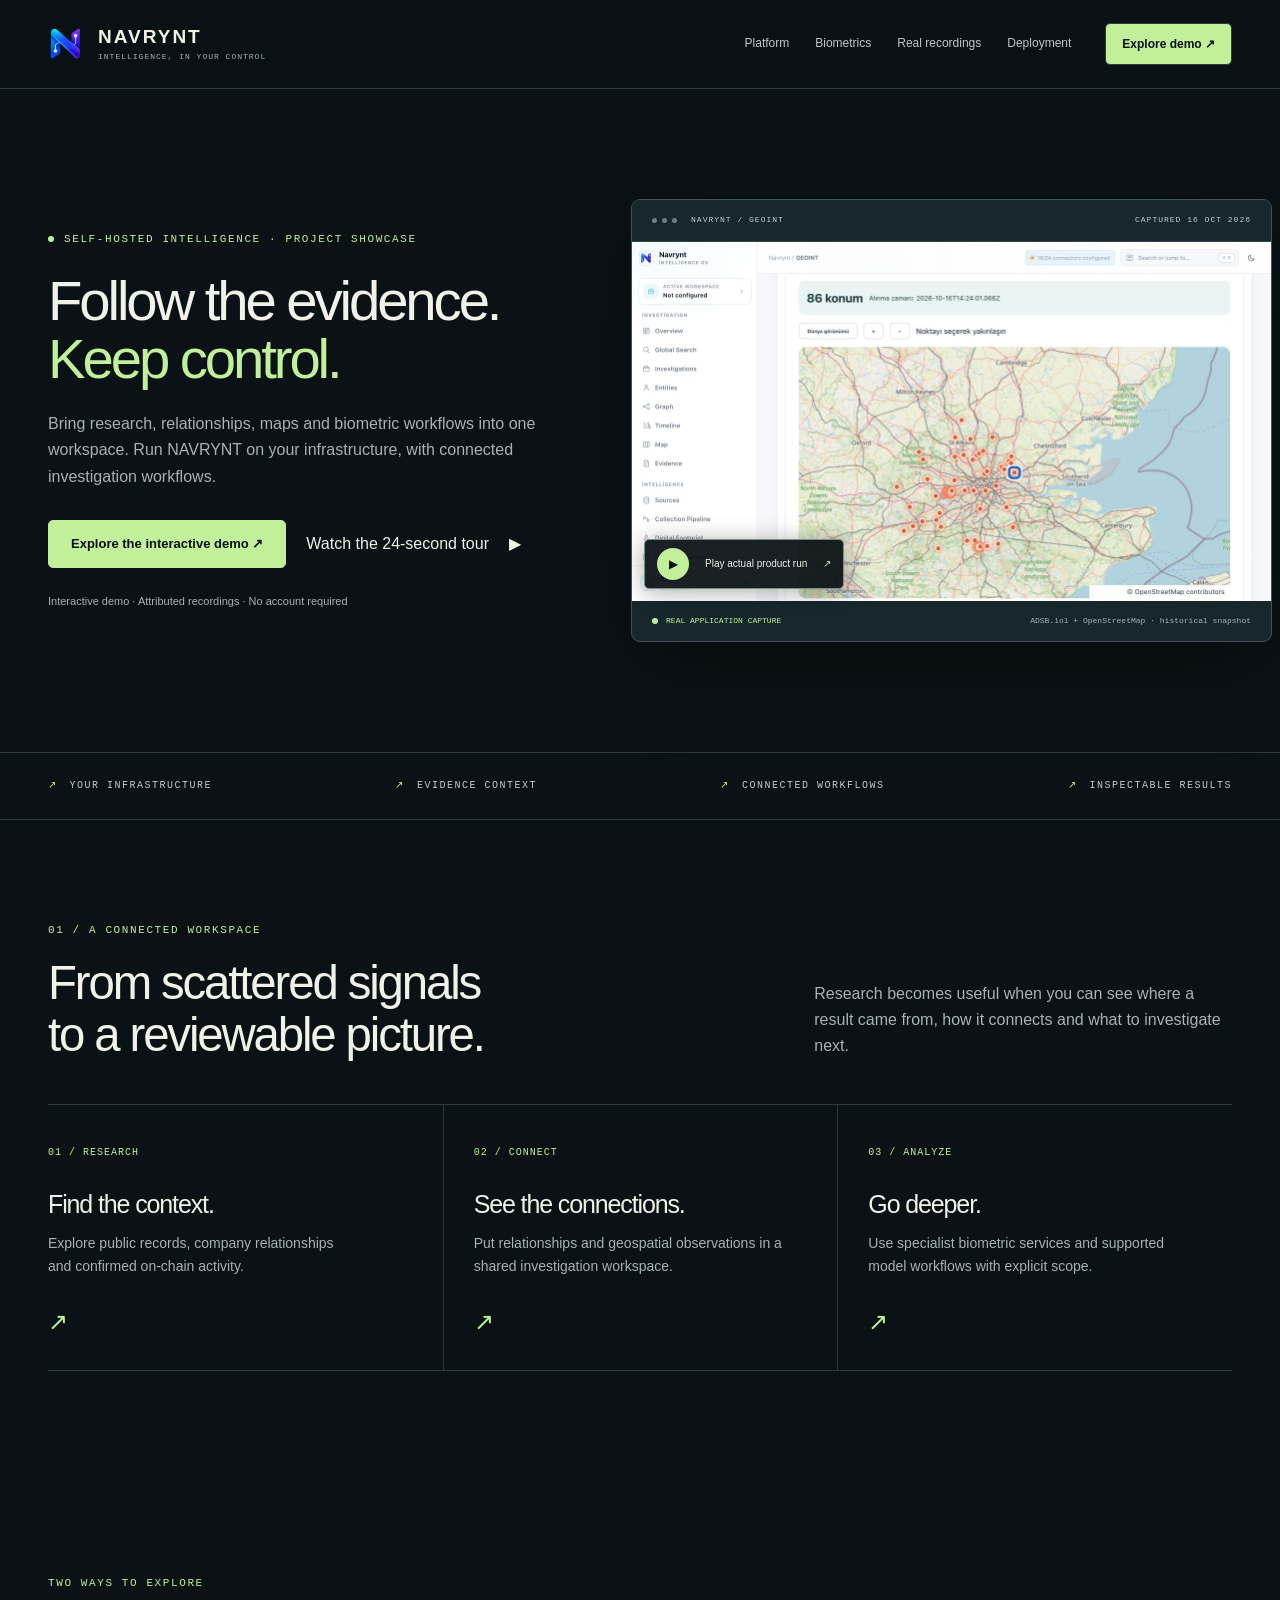
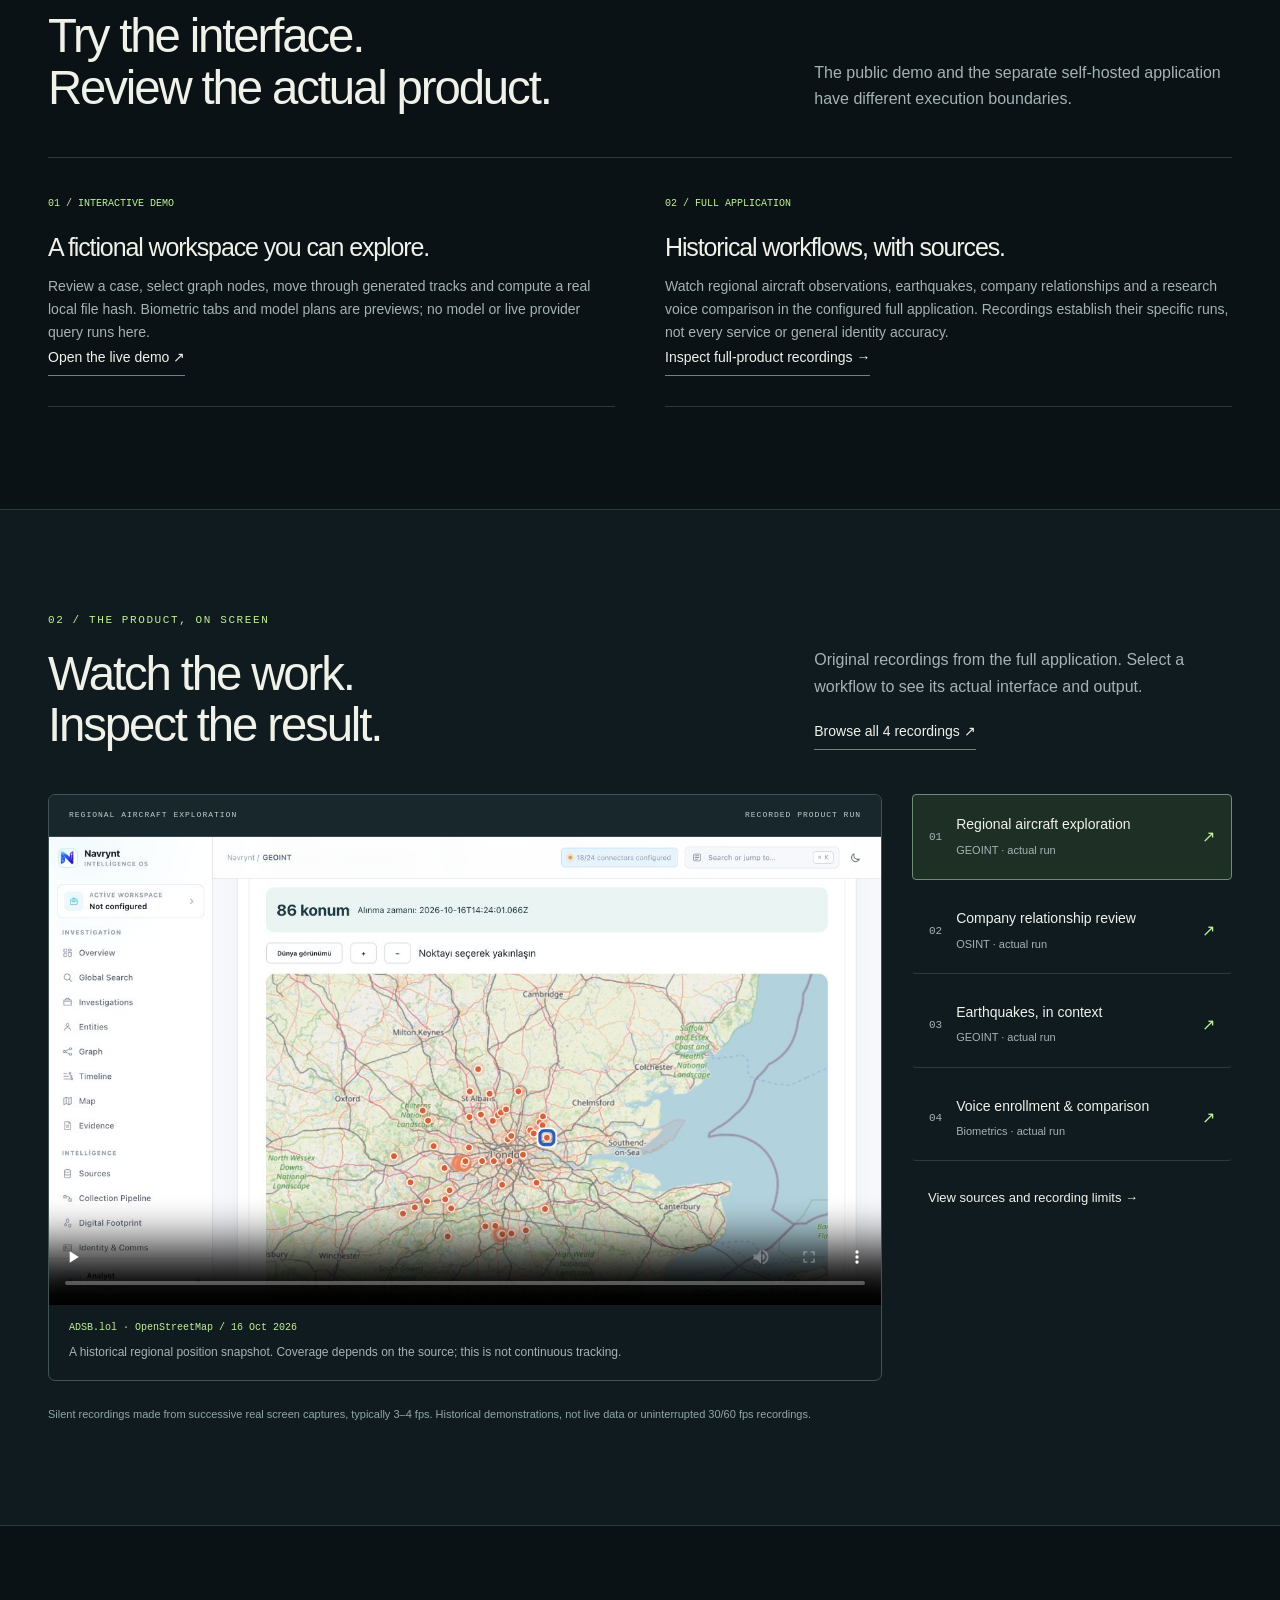
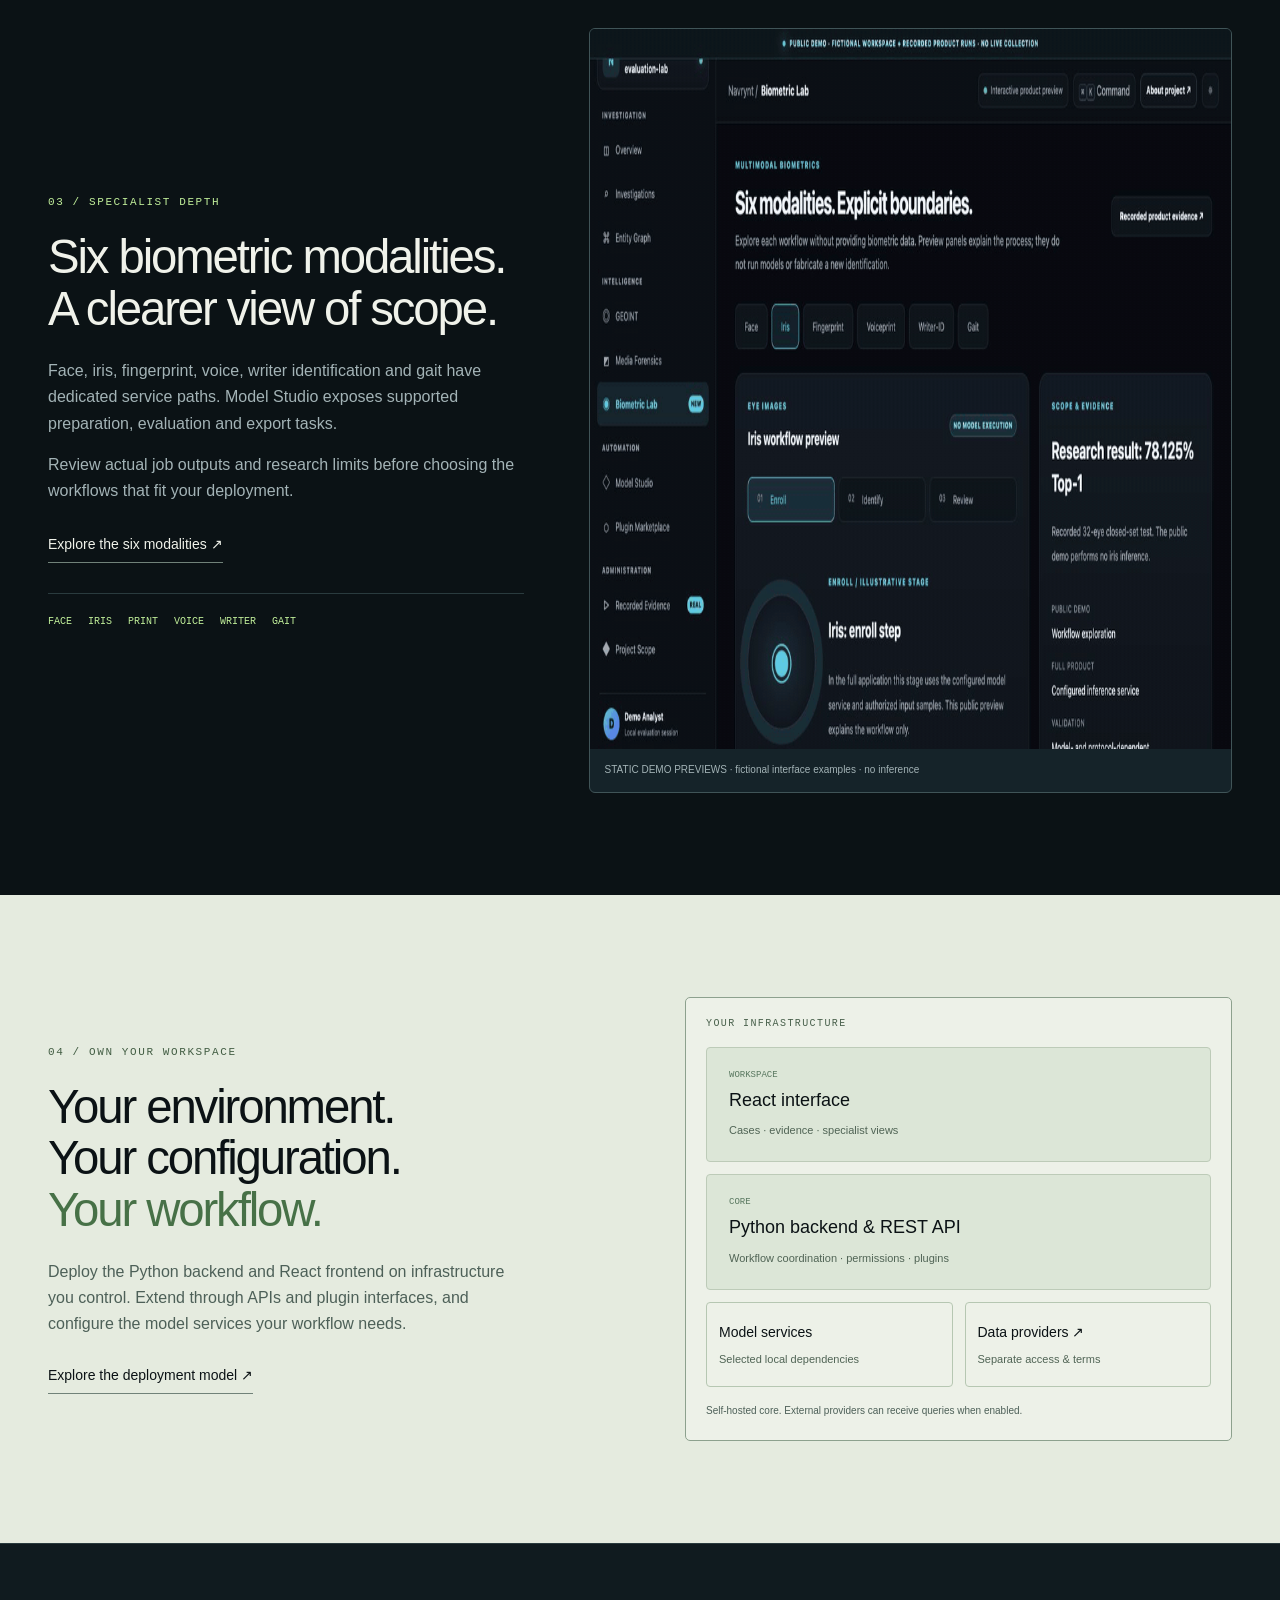
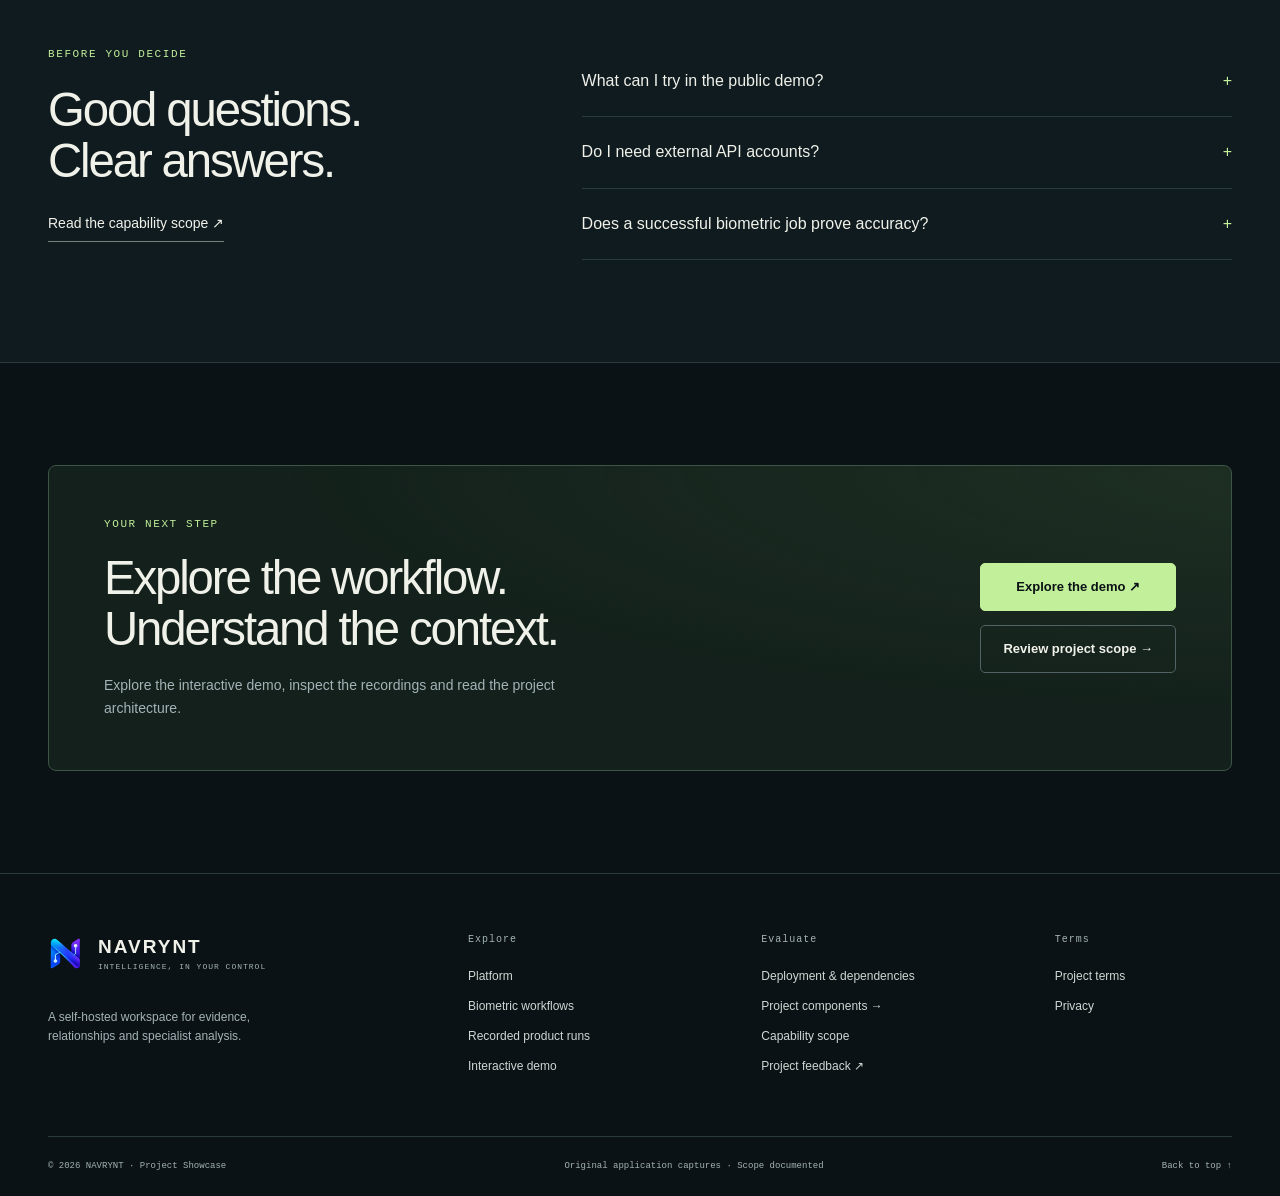
==== site/index.html @ 1df7757a "feat: add static NAVRYNT project website and Apache-2.0 license" ====
<!DOCTYPE html>

<html lang="en"><head><meta charset="utf-8"/><meta content="width=device-width,initial-scale=1" name="viewport"/><meta content="#0b1215" name="theme-color"/><title>Follow the evidence. Keep control. — NAVRYNT</title><meta content="Explore NAVRYNT through real application recordings, connected intelligence workflows and a self-hosted Project Showcase edition." name="description"/><meta content="Follow the evidence. Keep control. — NAVRYNT" property="og:title"/><meta content="Explore NAVRYNT through real application recordings, connected intelligence workflows and a self-hosted Project Showcase edition." property="og:description"/><meta content="https://kaandevs-ops.github.io/navrynt-website-public/assets/recordings/aircraft.png" property="og:image"/><meta content="website" property="og:type"/><link href="assets/brand/favicon.png" rel="icon"/><link href="website.css?v=8" rel="stylesheet"/><script defer="" src="config.js?v=500"></script><script defer="" src="recordings-data.js"></script><script defer="" src="website.js?v=8"></script><script type="application/ld+json">{"@context": "https://schema.org", "@type": "SoftwareApplication", "name": "NAVRYNT Project Showcase", "applicationCategory": "BusinessApplication", "operatingSystem": "Self-hosted", "description": "Intelligence analysis workspace with specialist biometric service paths and first-party source. Deployment and provider configuration required."}</script><link href="https://kaandevs-ops.github.io/navrynt-website-public/" rel="canonical"/><meta content="https://kaandevs-ops.github.io/navrynt-website-public/" property="og:url"/></head><body class="web" id="top"><a class="web-skip" href="#main">Skip to content</a><header class="web-header"><div class="wrap web-nav"><a aria-label="NAVRYNT home" class="web-brand" href="index.html"><img alt="" height="38" src="assets/brand/navrynt-logo.png" width="38"/><span>NAVRYNT<small>INTELLIGENCE, IN YOUR CONTROL</small></span></a><button aria-controls="web-navigation" aria-expanded="false" aria-label="Open navigation" class="web-menu"><span></span><span></span></button><nav aria-label="Primary navigation" id="web-navigation"><a href="platform.html">Platform</a><a href="biometrics.html">Biometrics</a><a href="recordings.html">Real recordings</a><a href="architecture.html">Deployment</a></nav><a class="btn nav-buy" href="https://kaandevs-ops.github.io/navrynt-demo-public/">Explore demo ↗</a></div></header><main id="main"><section class="home-hero wrap"><div class="hero-word"><div class="eyebrow"><span class="status-dot"></span>SELF-HOSTED INTELLIGENCE · PROJECT SHOWCASE</div><h1>Follow the evidence.<br/><em>Keep control.</em></h1><p>Bring research, relationships, maps and biometric workflows into one workspace. Run NAVRYNT on your infrastructure, with connected investigation workflows.</p><div class="hero-buttons"><a class="btn btn-light" href="https://kaandevs-ops.github.io/navrynt-demo-public/">Explore the interactive demo ↗</a><button class="quiet-link" data-play="tour">Watch the 24-second tour <span>▶</span></button></div><div class="hero-note">Interactive demo · Attributed recordings · No account required</div></div><div class="hero-product"><div class="window-bar"><div class="window-dots"><i></i><i></i><i></i></div><span>NAVRYNT / GEOINT</span><span>CAPTURED 16 OCT 2026</span></div><button aria-label="Watch regional aircraft exploration" class="hero-image" data-play="aircraft"><img alt="Actual NAVRYNT aircraft exploration screen with regional map" fetchpriority="high" height="720" src="assets/recordings/aircraft.png" width="1280"/><span class="hero-play"><b>▶</b> Play actual product run <i>↗</i></span></button><div class="capture-caption"><span><i class="status-dot"></i>REAL APPLICATION CAPTURE</span><span>ADSB.lol + OpenStreetMap · historical snapshot</span></div></div></section>
<section class="manifest-strip"><div class="wrap"><span>YOUR INFRASTRUCTURE</span><span>EVIDENCE CONTEXT</span><span>CONNECTED WORKFLOWS</span><span>INSPECTABLE RESULTS</span></div></section>
<section class="section wrap"><div class="section-heading"><div><span class="eyebrow">01 / A CONNECTED WORKSPACE</span><h2>From scattered signals<br/>to a reviewable picture.</h2></div><p>Research becomes useful when you can see where a result came from, how it connects and what to investigate next.</p></div><div class="workflow-grid"><a href="platform.html#research"><span class="step">01 / RESEARCH</span><h3>Find the context.</h3><p>Explore public records, company relationships and confirmed on-chain activity.</p><span class="arrow">↗</span></a><a href="platform.html#spatial"><span class="step">02 / CONNECT</span><h3>See the connections.</h3><p>Put relationships and geospatial observations in a shared investigation workspace.</p><span class="arrow">↗</span></a><a href="biometrics.html"><span class="step">03 / ANALYZE</span><h3>Go deeper.</h3><p>Use specialist biometric services and supported model workflows with explicit scope.</p><span class="arrow">↗</span></a></div></section>
<section class="section wrap" id="demo-and-product"><div class="section-heading"><div><span class="eyebrow">TWO WAYS TO EXPLORE</span><h2>Try the interface.<br>Review the actual product.</h2></div><p>The public demo and the separate self-hosted application have different execution boundaries.</p></div><div class="two-column-ledger"><article><span>01 / INTERACTIVE DEMO</span><h3>A fictional workspace you can explore.</h3><p>Review a case, select graph nodes, move through generated tracks and compute a real local file hash. Biometric tabs and model plans are previews; no model or live provider query runs here.</p><a class="under-link" href="https://kaandevs-ops.github.io/navrynt-demo-public/">Open the live demo ↗</a></article><article><span>02 / FULL APPLICATION</span><h3>Historical workflows, with sources.</h3><p>Watch regional aircraft observations, earthquakes, company relationships and a research voice comparison in the configured full application. Recordings establish their specific runs, not every service or general identity accuracy.</p><a class="under-link" href="recordings.html">Inspect full-product recordings →</a></article></div></section><section class="section section-tint" id="watch"><div class="wrap"><div class="section-heading"><div><span class="eyebrow">02 / THE PRODUCT, ON SCREEN</span><h2>Watch the work.<br/>Inspect the result.</h2></div><div><p>Original recordings from the full application. Select a workflow to see its actual interface and output.</p><a class="under-link" href="recordings.html">Browse all 4 recordings ↗</a></div></div><div class="showcase"><div class="showcase-player"><div class="window-bar"><span id="showcase-label">REGIONAL AIRCRAFT EXPLORATION</span><span>RECORDED PRODUCT RUN</span></div><video aria-label="Regional aircraft exploration recording" controls="" id="showcase-video" playsinline="" poster="assets/recordings/aircraft.png" preload="none" src="assets/recordings/aircraft.mp4"></video><div class="showcase-info"><p id="showcase-source">ADSB.lol · OpenStreetMap / 16 Oct 2026</p><p id="showcase-scope">A historical regional position snapshot. Coverage depends on the source; this is not continuous tracking.</p></div></div><div aria-label="Choose a recorded workflow" class="chapter-list" role="group"><button aria-pressed="true" class="chapter active" data-chapter="aircraft"><span>01</span><div><strong>Regional aircraft exploration</strong><small>GEOINT · actual run</small></div><b>↗</b></button><button aria-pressed="false" class="chapter" data-chapter="companies"><span>02</span><div><strong>Company relationship review</strong><small>OSINT · actual run</small></div><b>↗</b></button><button aria-pressed="false" class="chapter" data-chapter="earthquakes"><span>03</span><div><strong>Earthquakes, in context</strong><small>GEOINT · actual run</small></div><b>↗</b></button><button aria-pressed="false" class="chapter" data-chapter="voice"><span>04</span><div><strong>Voice enrollment &amp; comparison</strong><small>Biometrics · actual run</small></div><b>↗</b></button><a href="recordings.html">View sources and recording limits →</a></div></div><p class="small-note">Silent recordings made from successive real screen captures, typically 3–4 fps. Historical demonstrations, not live data or uninterrupted 30/60 fps recordings.</p></div></section>
<section class="section wrap"><div class="split-story"><div><span class="eyebrow">03 / SPECIALIST DEPTH</span><h2>Six biometric modalities.<br/>A clearer view of scope.</h2><p>Face, iris, fingerprint, voice, writer identification and gait have dedicated service paths. Model Studio exposes supported preparation, evaluation and export tasks.</p><p>Review actual job outputs and research limits before choosing the workflows that fit your deployment.</p><a class="under-link" href="biometrics.html">Explore the six modalities ↗</a><div class="modality-line"><span>FACE</span><span>IRIS</span><span>PRINT</span><span>VOICE</span><span>WRITER</span><span>GAIT</span></div></div><figure class="capture"><img alt="Six static demo workflow previews; no model inference" height="720" loading="lazy" src="assets/previews/biometric-previews.gif" width="1280"/><figcaption>STATIC DEMO PREVIEWS · fictional interface examples · no inference</figcaption></figure></div></section>
<section class="section source-section"><div class="wrap source-grid"><div><span class="eyebrow">04 / OWN YOUR WORKSPACE</span><h2>Your environment.<br/>Your configuration.<br/><em>Your workflow.</em></h2><p>Deploy the Python backend and React frontend on infrastructure you control. Extend through APIs and plugin interfaces, and configure the model services your workflow needs.</p><a class="under-link" href="architecture.html">Explore the deployment model ↗</a></div><div aria-label="Deployment overview" class="stack-diagram"><div class="stack-header">YOUR INFRASTRUCTURE</div><div class="stack-layer"><span>WORKSPACE</span><strong>React interface</strong><small>Cases · evidence · specialist views</small></div><div class="stack-layer"><span>CORE</span><strong>Python backend &amp; REST API</strong><small>Workflow coordination · permissions · plugins</small></div><div class="stack-pair"><div><strong>Model services</strong><small>Selected local dependencies</small></div><div><strong>Data providers ↗</strong><small>Separate access &amp; terms</small></div></div><p>Self-hosted core. External providers can receive queries when enabled.</p></div></div></section>
<section class="section section-tint"><div class="wrap faq-layout"><div><span class="eyebrow">BEFORE YOU DECIDE</span><h2>Good questions.<br/>Clear answers.</h2><a class="under-link" href="readiness.html">Read the capability scope ↗</a></div><div class="faq"><details><summary>What can I try in the public demo?</summary><p>A fictional case connects investigation, graph and map interactions. Local file hashing runs in your browser. Biometric views illustrate workflows; recorded clips show actual full-product runs. The demo does not run the product models.</p></details><details><summary>Do I need external API accounts?</summary><p>Some public-source workflows work without accounts. Providers such as HIBP email breach search, live AIS and OpenSky need separate access or credentials. Availability and quotas depend on each provider.</p></details><details><summary>Does a successful biometric job prove accuracy?</summary><p>No. The published examples use limited research data and some synthetic process tests. See the biometric page for the data and limits of each example. Broader deployment-specific accuracy and load testing remain necessary.</p></details></div></div></section><section class="section"><div class="wrap closing"><div><span class="eyebrow">YOUR NEXT STEP</span><h2>Explore the workflow.<br/>Understand the context.</h2><p>Explore the interactive demo, inspect the recordings and read the project architecture.</p></div><div class="closing-actions"><a class="btn btn-light" href="https://kaandevs-ops.github.io/navrynt-demo-public/">Explore the demo ↗</a><a class="btn btn-line" href="readiness.html">Review project scope →</a></div></div></section></main><footer class="web-footer"><div class="wrap"><div class="footer-top"><div><a class="web-brand" href="index.html"><img alt="" height="38" src="assets/brand/navrynt-logo.png" width="38"/><span>NAVRYNT<small>INTELLIGENCE, IN YOUR CONTROL</small></span></a><p>A self-hosted workspace for evidence,<br/>relationships and specialist analysis.</p></div><div><h3>Explore</h3><a href="platform.html">Platform</a><a href="biometrics.html">Biometric workflows</a><a href="recordings.html">Recorded product runs</a><a href="https://kaandevs-ops.github.io/navrynt-demo-public/">Interactive demo</a></div><div><h3>Evaluate</h3><a href="architecture.html">Deployment &amp; dependencies</a><a href="readiness.html">Project components →</a><a href="readiness.html">Capability scope</a><a href="https://github.com/kaandevs-ops/navrynt-website-public/issues">Project feedback ↗</a></div><div><h3>Terms</h3><a href="legal/terms.html">Project terms</a><a href="legal/privacy.html">Privacy</a></div></div><div class="footer-bottom"><span>© 2026 NAVRYNT · Project Showcase</span><span>Original application captures · Scope documented</span><a href="#top">Back to top ↑</a></div></div></footer><dialog aria-labelledby="modal-title" class="media-dialog" id="media-dialog"><div class="dialog-top"><span class="eyebrow">ACTUAL APPLICATION CAPTURE</span><button aria-label="Close recording" class="icon-btn" data-close-media="">✕</button></div><h2 id="modal-title"></h2><video controls="" id="modal-video" playsinline="" preload="none"><track id="modal-captions" kind="captions" label="English workflow descriptions" srclang="en"/></video><div class="playback-row"><button class="btn btn-line" id="modal-play" type="button">Play recording ▶</button><span aria-live="polite" id="playback-state" role="status"></span></div><img alt="" hidden="" id="modal-image"/><div class="dialog-foot"><p id="modal-source"></p><p id="modal-scope"></p><a href="recordings.html" id="modal-raw" rel="noopener" target="_blank">Open original file ↗</a></div></dialog></body></html>
---- site/website.css ----
:root{--web-ink:#0b1215;--panel:#111c20;--panel2:#152329;--paper:#f0f2ea;--muted:#a3b3b6;--accent:#c1ef9a;--line:#2a3b3e;--max:1248px;--mono:ui-monospace,SFMono-Regular,Consolas,monospace}*{box-sizing:border-box}html{scroll-behavior:smooth;scroll-padding-top:105px}body.web{margin:0;background:var(--web-ink);color:var(--paper);font:16px/1.65 -apple-system,BlinkMacSystemFont,'Segoe UI',sans-serif;-webkit-font-smoothing:antialiased}body.web a{color:inherit;text-decoration:none}body.web button,body.web input{font:inherit}button,a,input,summary{touch-action:manipulation}button{cursor:pointer}img,video{max-width:100%;display:block}button:focus-visible,a:focus-visible,input:focus-visible,summary:focus-visible{outline:2px solid var(--accent);outline-offset:5px}.web .wrap{width:min(var(--max),calc(100% - 96px));margin-inline:auto}.web [hidden]{display:none!important}.web h1,.web h2,.web h3,.web p{margin:0}.web h1,.web h2,.web h3{font-weight:500;line-height:1.08;letter-spacing:-.045em}.web h1{font-size:clamp(48px,5.5vw,84px)}.web h2{font-size:clamp(32px,3.7vw,52px)}.web h3{font-size:25px}.web p{color:var(--muted)}.web em{font-style:normal;color:var(--accent)}.web .eyebrow{font:11px/1.6 var(--mono);letter-spacing:1.6px;color:var(--accent);display:flex;align-items:center;gap:10px}.web .section{padding-block:102px}.web .section-tint{background:#101b1f;border-block:1px solid var(--line)}.web .section-heading{display:grid;grid-template-columns:1.25fr .75fr;gap:70px;align-items:end;margin-bottom:44px}.web .section-heading h2{margin-top:18px}.web .section-heading p{max-width:440px}.web .section-heading .under-link{margin-top:20px}.web .btn{display:inline-flex;justify-content:center;align-items:center;gap:22px;padding:13px 22px;border:1px solid var(--line);border-radius:5px;background:var(--accent);color:var(--web-ink);font-size:13px;font-weight:650;line-height:1.5;min-height:48px;transition:background .18s,transform .18s;white-space:normal}.web .btn:hover{background:#d3f6b7;transform:translateY(-1px)}.web a.btn{color:var(--web-ink)}.web .btn-light{background:var(--accent);border-color:var(--accent)}.web a.btn-line,.web .btn-line{background:transparent;color:var(--paper);border-color:#516365}.web .btn-line:hover{background:var(--panel2)}.web .under-link{display:inline-flex;gap:20px;align-items:center;border-bottom:1px solid #718279;padding-bottom:6px;color:var(--paper);font-size:14px}.web .under-link:hover{color:var(--accent)}.web .status-dot{display:inline-block;flex:none;width:6px;height:6px;border-radius:50%;background:var(--accent)}.web-skip{position:fixed;top:-80px;left:24px;z-index:1000;background:var(--accent);color:var(--web-ink)!important;padding:12px 20px}.web-skip:focus{top:12px}.web-header{position:sticky;top:0;z-index:80;background:rgba(11,18,21,.96);backdrop-filter:blur(16px);border-bottom:1px solid var(--line)}.web-nav{height:88px;display:flex;align-items:center;gap:34px}.web-brand{display:inline-flex;align-items:center;gap:12px;flex:none}.web-brand img{object-fit:contain;border-radius:8px}.web-brand>span{font-size:19px;font-weight:750;letter-spacing:2px;line-height:1.4}.web-brand small{display:block;font:8px/1.6 var(--mono);letter-spacing:1px;color:var(--muted)}#web-navigation{display:flex;gap:26px;align-items:center;margin-left:auto}#web-navigation a{font-size:12px;color:#bec9c8;padding:12px 0;white-space:nowrap}#web-navigation a:hover,#web-navigation a[aria-current=page]{color:var(--accent)}.web .nav-buy{font-size:12px;padding:11px 16px;min-height:42px;gap:20px}.web-menu{display:none}.home-hero{padding-top:78px;padding-bottom:58px}.hero-word{max-width:1020px}.hero-word h1{margin-top:24px;font-size:clamp(58px,6.3vw,92px);line-height:1.02;letter-spacing:-.055em}.hero-word>p{font-size:17px;max-width:630px;margin-top:24px;line-height:1.65}.hero-buttons{display:flex;align-items:center;gap:26px;margin-top:30px}.quiet-link{display:flex;align-items:center;gap:20px;font-size:13px}.hero-note{font-size:11px;color:var(--muted);display:flex;gap:12px;align-items:center;flex-wrap:wrap;margin-top:24px}.hero-note b{color:var(--paper);font-weight:500}.hero-product{margin-top:52px;border:1px solid #3e5557;border-radius:9px;overflow:hidden;box-shadow:0 22px 90px #0005;background:#17272c}.window-bar{padding:14px 20px;display:flex;align-items:center;justify-content:space-between;gap:14px;font:9px/1.6 var(--mono);letter-spacing:1px;color:#c2cecc;background:#17272c;border-bottom:1px solid #354548}.window-dots{display:flex;gap:5px}.window-dots i{height:5px;width:5px;border-radius:50%;background:#69807d}.window-bar>span:first-of-type{margin-right:auto}.hero-image{position:relative;border:0;padding:0;display:block;width:100%;background:var(--panel)}.hero-image img{width:100%;height:auto}.hero-play{position:absolute;bottom:22px;left:22px;background:#0b1215ef;border:1px solid #729286;color:var(--paper);display:flex;gap:16px;align-items:center;padding:10px 20px;border-radius:5px;font-size:12px;box-shadow:0 3px 24px #0005}.hero-play b{background:var(--accent);color:var(--web-ink);width:32px;height:32px;display:grid;place-items:center;border-radius:50%;font-size:11px}.hero-play i{font-style:normal;color:var(--accent)}.hero-image:hover .hero-play{background:#21332e}.capture-caption{padding:13px 20px;display:flex;justify-content:space-between;align-items:center;gap:20px;font:9px/1.7 var(--mono);color:var(--muted)}.capture-caption>span:first-child{display:flex;align-items:center;gap:8px;color:var(--accent)}.manifest-strip{border-block:1px solid var(--line);padding:24px 0}.manifest-strip .wrap{display:flex;justify-content:space-between;gap:16px;flex-wrap:wrap;font:10px/1.8 var(--mono);letter-spacing:1.5px;color:#c0ceca}.manifest-strip span:before{content:'↗';margin-right:12px;color:var(--accent)}.workflow-grid{display:grid;grid-template-columns:repeat(3,1fr);border-block:1px solid var(--line)}.workflow-grid>a,.workflow-grid>article{padding:32px 30px 28px 0;position:relative;min-width:0}.workflow-grid>a+ a,.workflow-grid>article+article{border-left:1px solid var(--line);padding-left:30px}.workflow-grid>a:hover{background:#11201b}.step{font:10px/1.7 var(--mono);letter-spacing:1px;color:var(--accent)}.workflow-grid h3{margin:28px 0 14px}.workflow-grid p{font-size:14px;max-width:310px}.arrow{display:inline-block;margin-top:24px;color:var(--accent);font-size:24px}.showcase{display:grid;grid-template-columns:1fr 320px;gap:30px;align-items:start}.showcase-player{overflow:hidden;border-radius:7px;border:1px solid #405454}.showcase-player video{width:100%;aspect-ratio:16/9;background:#050a0b}.showcase-info{padding:17px 20px}.showcase-info p:first-child{font:10px var(--mono);color:var(--accent);margin-bottom:10px}.showcase-info p:last-child{font-size:12px}.chapter-list{display:flex;flex-direction:column;gap:8px}.chapter{width:100%;display:flex;align-items:center;gap:14px;background:transparent;color:var(--paper);border:1px solid transparent;border-bottom-color:var(--line);text-align:left;padding:20px 16px;border-radius:4px}.chapter>span{font:11px var(--mono);color:var(--muted)}.chapter strong{display:block;font-size:14px;font-weight:500;line-height:1.4}.chapter small{display:block;color:var(--muted);font-size:11px;margin-top:6px}.chapter>b{margin-left:auto;color:var(--accent);font-weight:400}.chapter.active{border-color:#6f8d71;background:#1e3026}.chapter-list>a{padding:18px 16px;font-size:13px;color:var(--accent)}.web .small-note{font-size:11px;color:#91a6a8;margin-top:24px;max-width:920px}.split-story{display:grid;grid-template-columns:.85fr 1.15fr;align-items:center;gap:65px}.split-story h2{margin:20px 0 24px}.split-story p+p{margin-top:15px}.split-story .under-link,.split-story .btn{margin-top:28px}.capture{min-width:0;margin:0;border:1px solid #405457;border-radius:6px;overflow:hidden;background:var(--panel2)}.capture-image{width:100%;position:relative;display:block;padding:0;border:0;background:var(--panel)}.capture-image img{width:100%;height:auto}.expand{position:absolute;right:12px;top:12px;padding:4px 12px;border:1px solid #778c88;color:#fff;background:#0b1215d9;border-radius:4px;font-size:18px}.capture figcaption{padding:13px 15px;display:flex;gap:12px;flex-wrap:wrap;align-items:center;font-size:10px;color:var(--muted)}.capture-mark{font:8px var(--mono);letter-spacing:1px;color:var(--accent);white-space:nowrap}.modality-line{display:flex;gap:16px;flex-wrap:wrap;border-top:1px solid var(--line);padding-top:22px;margin-top:30px;font:10px var(--mono);color:var(--accent)}.source-section{background:#e5ebdf;color:var(--web-ink)}.source-section .eyebrow{color:#425d43}.source-section em{color:#477147}.source-section p{color:#4d6058;max-width:460px;margin:24px 0}.source-section .under-link{color:var(--web-ink)}.source-grid{display:grid;grid-template-columns:1fr 1fr;gap:90px;align-items:center}.source-grid h2{margin-top:20px}.stack-diagram{border:1px solid #8da18e;padding:20px;border-radius:5px;background:#edf1e8}.stack-header{font:10px var(--mono);letter-spacing:1.4px;margin-bottom:18px;color:#48604b}.stack-layer{padding:22px;background:#dce6d7;border:1px solid #bdcbb8;border-radius:4px;margin-bottom:12px;display:grid;gap:6px}.stack-layer>span{font:9px var(--mono);color:#57765e}.stack-layer strong{font-size:18px;font-weight:500}.stack-layer small,.stack-pair small{font-size:11px;color:#506455}.stack-pair{display:grid;grid-template-columns:1fr 1fr;gap:12px}.stack-pair>div{border:1px solid #b6c7b2;padding:18px 12px;border-radius:4px;display:grid;gap:6px}.stack-pair strong{font-weight:500;font-size:14px}.stack-diagram>p{margin:16px 0 0;font-size:10px}.pricing-panel{display:grid;grid-template-columns:1fr 1fr;border:1px solid #5f765f;border-radius:7px;overflow:hidden}.price-main{padding:44px;background:#18291f}.price{font-size:65px;line-height:1.2;letter-spacing:-3px;margin:25px 0 12px}.price>span{display:block;font:11px var(--mono);letter-spacing:1px;color:var(--muted);margin-top:12px}.price-main>p{font-size:13px;max-width:300px}.price-main .btn{margin:28px 0 15px}.price-main .under-link{display:flex;width:max-content;font-size:11px}.price-scope{padding:35px 44px}.price-scope>div{display:flex;gap:26px;align-items:center;padding:18px 0;border-bottom:1px solid var(--line)}.price-scope b{font:22px var(--mono);color:var(--accent);min-width:34px}.price-scope strong{font-size:14px;font-weight:500}.price-scope>p{font-size:11px;margin-top:22px}.faq-layout{display:grid;grid-template-columns:.8fr 1.2fr;gap:100px}.faq-layout h2{margin:20px 0 24px}.faq details{padding:22px 0;border-bottom:1px solid var(--line)}.faq summary{font-size:16px;cursor:pointer;list-style:none;padding-right:28px;position:relative}.faq summary:after{content:'+';position:absolute;right:0;color:var(--accent)}.faq details[open] summary:after{content:'−'}.faq p{margin-top:16px;font-size:14px}.closing{padding:50px 55px;border:1px solid #3d5545;border-radius:8px;background:radial-gradient(ellipse at 110% 0%,#35503355,transparent 60%),#13201b;display:flex;align-items:center;justify-content:space-between;gap:60px}.closing h2{margin:18px 0 20px}.closing p{font-size:14px;max-width:500px}.closing-actions{display:grid;gap:14px;flex:none}.web-footer{border-top:1px solid var(--line);padding-top:60px}.footer-top{display:grid;grid-template-columns:1.5fr 1fr 1fr .7fr;gap:40px;padding-bottom:60px}.footer-top p{font-size:12px;margin-top:24px!important}.footer-top>div{display:flex;flex-direction:column;align-items:start;gap:10px}.footer-top h3{font:10px var(--mono);letter-spacing:1px;color:var(--muted);margin-bottom:12px}.footer-top>div>a:not(.web-brand){font-size:12px;color:#ced7d3}.footer-top a:hover{color:var(--accent)}.web-footer .footer-bottom{border-top:1px solid var(--line);padding:22px 0;display:flex;justify-content:space-between;flex-wrap:wrap;gap:15px;color:var(--muted);font:9px/1.6 var(--mono)}.page-intro{padding-top:75px;padding-bottom:50px}.page-intro h1{margin:24px 0;font-size:clamp(48px,5.4vw,76px)}.page-intro>p{max-width:680px;font-size:17px}.page-jump{display:flex;gap:32px;border-block:1px solid var(--line);padding-block:22px;color:var(--accent);font:12px var(--mono)}.reverse>div:first-child{order:2}.scope-note{border-left:2px solid #637d61;padding-left:18px;font-size:12px!important}.inline-cta{display:flex;justify-content:space-between;align-items:center;gap:24px;padding-top:30px}.inline-cta>span{font-size:12px;color:var(--muted);max-width:600px}.bio-selector{display:grid;grid-template-columns:repeat(6,1fr);border-block:1px solid var(--line)}.bio-selector>a{display:flex;gap:12px;align-items:center;font-size:13px;padding:24px 10px;border-right:1px solid var(--line)}.bio-selector>a:hover{background:var(--panel)}.bio-selector span{font:9px var(--mono);color:var(--accent)}.bio-selector b{margin-left:auto;font-weight:400;color:var(--muted)}.scope-banner{margin-top:32px;padding:24px 28px;border:1px solid #3f5441;border-radius:5px;background:#14231b}.scope-banner strong{font-size:14px;font-weight:500}.scope-banner p{font-size:12px;margin-top:8px;max-width:920px}.path-line{font:10px/1.8 var(--mono);padding-block:20px;color:var(--accent)}.architecture-map{max-width:870px;margin:auto;border:1px solid #425b47;border-radius:7px;padding:32px;background:#101c18}.arch-label{font:10px var(--mono);color:var(--accent);margin-bottom:24px;letter-spacing:1px}.arch-box{background:#152622;border:1px solid #3a5447;padding:26px;border-radius:5px}.arch-box small{font:9px var(--mono);letter-spacing:1px;color:var(--accent)}.arch-box h2{font-size:30px;margin:12px 0}.arch-box h3{margin:14px 0}.arch-box p{font-size:13px}.arch-connector{text-align:center;font:11px var(--mono);color:var(--accent);padding:18px}.arch-columns{display:grid;grid-template-columns:1fr 1fr;gap:18px;margin-top:20px}.arch-columns h3{font-size:22px}.two-column-ledger{display:grid;grid-template-columns:1fr 1fr;border-top:1px solid var(--line);gap:0 50px}.two-column-ledger>article{border-bottom:1px solid var(--line);padding:30px 0}.two-column-ledger span{font:10px var(--mono);color:var(--accent)}.two-column-ledger h3{margin:20px 0 14px}.two-column-ledger p{font-size:14px}.deployment-steps{padding:0;list-style:none;counter-reset:deploy}.deployment-steps li{counter-increment:deploy;position:relative;padding:28px 0 28px 85px;border-bottom:1px solid var(--line)}.deployment-steps li:before{content:'0' counter(deploy);position:absolute;left:0;top:30px;font:23px var(--mono);color:var(--accent)}.deployment-steps h3{font-size:24px;margin-bottom:14px}.deployment-steps p{max-width:800px;font-size:14px}.library-controls{display:flex;gap:24px;justify-content:space-between;align-items:center;flex-wrap:wrap;border-block:1px solid var(--line);padding:22px 0}.filter-group{display:flex;gap:7px}.filter-group button{background:transparent;color:var(--muted);border:1px solid transparent;border-radius:4px;padding:10px 16px;font-size:12px}.filter-group button[aria-pressed=true]{color:var(--web-ink);background:var(--accent);border-color:var(--accent)}.search-box{display:flex;gap:12px;padding:0 14px;align-items:center;border:1px solid #405355;border-radius:4px;color:var(--accent)}.search-box input{width:220px;background:none;color:var(--paper);border:0;padding:10px 0;font-size:12px;outline-offset:0}.search-box input::placeholder{color:var(--muted)}.library-meta{display:flex;justify-content:space-between;gap:20px;font:10px/1.8 var(--mono);color:var(--muted);padding:20px 0 28px}.record-grid{display:grid;grid-template-columns:1fr 1fr;gap:28px}.record-card{border:1px solid var(--line);border-radius:6px;overflow:hidden;background:var(--panel)}.record-poster{position:relative;padding:0;border:0;display:block;width:100%;background:#122026}.record-poster img{width:100%;height:auto}.play-disc{display:grid;place-items:center;width:54px;height:54px;background:#111c20e8;color:var(--accent);border:1px solid var(--accent);border-radius:50%;position:absolute;top:50%;left:50%;transform:translate(-50%,-50%);box-shadow:0 4px 20px #0005;font-size:16px}.record-poster:hover .play-disc{background:var(--accent);color:var(--web-ink)}.poster-caption{position:absolute;bottom:0;left:0;right:0;display:flex;justify-content:space-between;gap:20px;padding:10px 18px;background:#0b1215eb;color:#d6e1d9;font:8px/1.6 var(--mono);letter-spacing:.8px}.record-copy{padding:26px}.record-copy h3{margin:14px 0;font-size:27px}.record-copy>p{font-size:13px;min-height:43px}.record-copy details{border-top:1px solid var(--line);margin-top:20px;padding-top:14px}.record-copy summary{font:10px var(--mono);cursor:pointer;color:#cbd8cf}.record-copy details p{font-size:12px;margin-top:12px}.text-button{background:none;border:none;border-bottom:1px solid #657a69;color:var(--accent);padding:0 0 6px;display:flex;gap:24px;font-size:12px!important;margin-top:22px}.library-note{padding-bottom:60px}.empty-state{padding:80px 24px;text-align:center;border:1px solid var(--line);border-radius:5px}.empty-state p{margin:18px 0 24px}.attribution>h2{margin:20px 0 24px}.attribution>p{max-width:750px}.source-links{display:grid;grid-template-columns:1fr 1fr;gap:16px 40px;margin-top:35px}.source-links a{font-size:12px;padding:10px 0;border-bottom:1px solid var(--line);color:var(--accent)!important}.scope-table{display:grid;grid-template-columns:1fr 1fr;gap:0 70px;border-top:1px solid var(--line)}.scope-table>div{padding:35px 0;border-bottom:1px solid var(--line)}.scope-table h2{font-size:28px;margin-bottom:20px}.scope-table p{font-size:14px}.scope-table a{display:inline-block;margin-top:20px;font-size:12px;color:var(--accent)!important}.media-dialog{background:var(--web-ink);color:var(--paper);border:1px solid #536b60;border-radius:8px;width:min(1100px,calc(100% - 40px));max-height:92dvh;padding:24px;overflow:auto}.media-dialog::backdrop{background:#020607dc;backdrop-filter:blur(7px)}.dialog-top{display:flex;align-items:center;justify-content:space-between;gap:24px}.icon-btn{display:grid;place-items:center;width:38px;height:38px;border:1px solid #55695d;border-radius:4px;background:var(--panel);color:var(--paper)}.media-dialog h2{font-size:28px;margin:12px 0 20px}.media-dialog video,.media-dialog>img{width:100%;aspect-ratio:16/9;background:#020607;object-fit:contain}.dialog-foot{padding-top:18px}.dialog-foot p{font-size:12px;margin-bottom:10px}.dialog-foot p:first-child{color:var(--accent);font:10px/1.7 var(--mono)}.dialog-foot>a{font-size:11px;border-bottom:1px solid #718279}.sr-only{position:absolute!important;width:1px;height:1px;padding:0;overflow:hidden;clip:rect(0,0,0,0);white-space:nowrap;border:0}
@media(min-width:1101px){.home-hero{position:relative;display:grid;grid-template-columns:.9fr 1.1fr;gap:55px;align-items:center;padding-block:110px}.hero-word h1{font-size:clamp(50px,4.4vw,72px)}.hero-product{margin-top:0;transform:translateX(20px);width:calc(100% + 20px)}.hero-word>p{font-size:16px}.hero-buttons{gap:20px;flex-wrap:wrap}.hero-play{bottom:12px;left:12px;padding:8px 12px;font-size:10px}.capture-caption{font-size:8px;flex-wrap:wrap;gap:6px}.window-bar{font-size:8px}}
@media(max-width:1100px){.web-nav{gap:20px}#web-navigation{gap:18px}#web-navigation a{font-size:11px}.web-brand>span{font-size:17px}.web-brand small{font-size:7px}.web .nav-buy{padding:10px 14px;gap:12px}.showcase{grid-template-columns:1fr 260px;gap:20px}.split-story{gap:35px}.source-grid{gap:45px}.faq-layout{gap:45px}.footer-top{gap:24px}.bio-selector>a{gap:8px;font-size:11px}.bio-selector b{display:none}}
@media(max-width:850px){.web-nav{height:74px;gap:16px}.web-brand small{font-size:7px}.web-brand>span{font-size:17px}.web-brand img{width:32px;height:32px}.web-menu{display:flex;width:40px;height:40px;margin-left:auto;flex-direction:column;gap:6px;justify-content:center;align-items:center;background:none;border:1px solid var(--line);border-radius:4px;color:var(--paper)}.web-menu span{display:block;width:17px;height:1px;background:currentColor}#web-navigation{display:none;position:absolute;top:74px;left:0;right:0;background:#101b1f;padding:24px 32px;border-bottom:1px solid #607b63;box-shadow:0 20px 30px #0006;flex-direction:column;align-items:stretch;gap:0}#web-navigation.open{display:flex}#web-navigation a{font-size:18px;padding:14px 0;border-bottom:1px solid var(--line)}.web .nav-buy{font-size:11px;min-height:40px;padding:9px 13px}.web .nav-buy span{display:none}.web .section{padding-block:70px}.web .section-heading{gap:35px;grid-template-columns:1fr 1fr}.showcase{grid-template-columns:1fr}.chapter-list{display:grid;grid-template-columns:1fr 1fr}.chapter-list>a{grid-column:span 2;padding:12px 0}.chapter{padding:14px 12px;border-color:var(--line)}.chapter strong{font-size:12px}.split-story{grid-template-columns:1fr;gap:34px}.split-story>div:first-child{max-width:680px}.reverse>div:first-child{order:0}.source-grid{grid-template-columns:1fr;gap:35px}.source-grid>div:first-child{max-width:650px}.stack-diagram{max-width:650px}.pricing-panel{grid-template-columns:1fr 1fr}.price-main,.price-scope{padding:30px}.price{font-size:55px}.faq-layout{grid-template-columns:1fr;gap:28px}.closing{padding:35px;gap:25px}.closing-actions{max-width:230px}.footer-top{grid-template-columns:1.5fr 1fr}.bio-selector{grid-template-columns:repeat(3,1fr)}.bio-selector>a{font-size:13px;border-bottom:1px solid var(--line)}.bio-selector b{display:block}.page-intro{padding-top:55px}.scope-table{gap:0 35px}}
@media(max-width:600px){html{scroll-padding-top:90px}.web-nav{gap:10px;height:70px}.web-brand{gap:8px}.web-brand>span{font-size:16px;letter-spacing:1.5px}.web-brand small{font-size:6px;letter-spacing:.4px}.web-brand img{width:29px;height:29px}.web-menu{width:35px;height:35px}.web .nav-buy{font-size:10px;padding:8px 10px;min-height:35px}#web-navigation{top:70px;padding:18px 20px}.home-hero{padding-top:45px;padding-bottom:36px}.hero-word h1{font-size:clamp(42px,10.5vw,62px);margin-top:20px}.web .eyebrow{font-size:8px;letter-spacing:1px;gap:7px}.hero-word>p{font-size:14px;margin-top:22px}.hero-buttons{gap:18px;flex-wrap:wrap;margin-top:24px}.web .btn{font-size:12px;padding:12px 18px}.quiet-link{font-size:12px}.hero-note{font-size:9px;gap:7px;line-height:1.8;margin-top:22px}.hero-product{margin-top:32px;border-radius:5px}.window-bar{font-size:7px;padding:10px 12px;letter-spacing:.5px}.window-dots{display:none}.hero-play{bottom:8px;left:8px;font-size:8px;padding:5px 10px;gap:8px}.hero-play b{width:23px;height:23px;font-size:8px}.capture-caption{padding:10px 12px;font-size:7px;flex-wrap:wrap;gap:5px}.capture-caption .status-dot{width:4px;height:4px}.manifest-strip{padding:18px 0}.manifest-strip .wrap{display:grid;grid-template-columns:1fr 1fr;gap:12px;font-size:8px;letter-spacing:.5px}.manifest-strip span:before{margin-right:7px}.web .section{padding-block:54px}.web h2{font-size:34px}.web .section-heading{grid-template-columns:1fr;gap:24px;margin-bottom:30px}.web .section-heading p{font-size:14px}.workflow-grid{grid-template-columns:1fr}.workflow-grid>a,.workflow-grid>article,.workflow-grid>a+a,.workflow-grid>article+article{border-left:0;border-bottom:1px solid var(--line);padding:25px 0}.workflow-grid h3{margin-top:16px;font-size:26px}.workflow-grid p{font-size:13px;max-width:none}.arrow{position:absolute;right:6px;top:4px}.chapter-list{gap:6px}.chapter{padding:13px 10px;gap:9px;align-items:start}.chapter>span{font-size:9px;margin-top:2px}.chapter strong{font-size:11px}.chapter small{font-size:9px}.chapter>b{display:none}.showcase-info{padding:15px}.showcase-info p:first-child{font-size:8px}.showcase-info p:last-child{font-size:11px}.web .small-note{font-size:10px}.split-story h2{margin-top:16px}.split-story p{font-size:14px}.capture figcaption{font-size:9px;gap:7px;padding:10px 12px}.modality-line{gap:14px;font-size:9px}.stack-diagram{padding:15px}.stack-layer{padding:18px}.stack-layer strong{font-size:16px}.stack-pair{gap:8px}.stack-pair>div{padding:14px 10px}.stack-pair strong{font-size:12px}.pricing-panel{grid-template-columns:1fr}.price-main,.price-scope{padding:28px}.price-main .eyebrow{font-size:10px}.price{font-size:60px}.price-scope strong{font-size:13px}.faq summary{font-size:14px}.faq p{font-size:13px}.closing{padding:28px 24px;flex-direction:column;align-items:start;gap:30px}.closing-actions{width:100%;max-width:none}.footer-top{grid-template-columns:1fr 1fr;gap:34px 20px;padding-bottom:40px}.footer-top>div:first-child{grid-column:span 2}.web-footer{padding-top:42px}.footer-top h3{font-size:9px}.footer-top>div>a:not(.web-brand){font-size:11px}.web-footer .footer-bottom{font-size:8px;gap:12px}.web-footer .footer-bottom>span:nth-child(2){display:none}.page-intro{padding-top:45px;padding-bottom:35px}.page-intro h1{font-size:44px}.page-intro>p{font-size:14px}.page-jump{gap:20px;flex-wrap:wrap;font-size:10px;padding-block:18px}.inline-cta{align-items:start;flex-direction:column}.inline-cta>span{font-size:11px}.scope-banner{padding:20px;margin-top:24px}.scope-banner strong{font-size:13px}.scope-banner p{font-size:11px}.bio-selector>a{font-size:12px;padding:18px 8px}.bio-selector span{font-size:8px}.architecture-map{padding:18px}.arch-box{padding:20px}.arch-box h2{font-size:25px}.arch-columns{grid-template-columns:1fr}.two-column-ledger{grid-template-columns:1fr}.deployment-steps li{padding-left:55px}.deployment-steps h3{font-size:22px}.deployment-steps p{font-size:13px}.library-controls{gap:16px}.filter-group{gap:4px;justify-content:space-between;width:100%}.filter-group button{font-size:11px;padding:9px 12px}.search-box{width:100%}.search-box input{width:100%}.library-meta{flex-direction:column;gap:7px;font-size:9px;padding-bottom:24px}.record-grid{grid-template-columns:1fr;gap:24px}.record-copy{padding:22px}.record-copy h3{font-size:25px}.record-copy>p{min-height:0}.source-links{grid-template-columns:1fr;gap:12px}.source-links a{font-size:11px}.attribution>p{font-size:13px}.scope-table{grid-template-columns:1fr}.scope-table h2{font-size:26px}.scope-table p{font-size:13px}.media-dialog{width:calc(100% - 20px);padding:15px;max-height:94dvh}.media-dialog h2{font-size:23px;margin:12px 0 16px}.dialog-foot p{font-size:11px}.dialog-foot p:first-child{font-size:9px}}
@media(prefers-reduced-motion:reduce){html{scroll-behavior:auto}*,*:before,*:after{animation:none!important;transition:none!important}}

.web.legal-page .noise{display:none}.web.legal-page .inner-hero{padding:60px 0 35px}.web.legal-page .inner-hero h1{margin:20px 0}.web.legal-page .inner-hero p{max-width:800px;margin-top:22px}.web.legal-page .web-footer{margin-top:55px}

.playback-row{display:flex;align-items:center;gap:18px;padding-top:14px}.web .playback-row .btn{min-height:36px;padding:8px 14px;font-size:11px}.playback-row>span{font:10px/1.6 var(--mono);color:var(--muted)}

button.quiet-link{background:none;border:0;color:var(--paper);padding:6px 0}.film-feature{display:grid;grid-template-columns:1fr 1fr;gap:70px;align-items:center;margin-bottom:55px!important;padding:35px 0;border-block:1px solid var(--line)}.film-feature h2{margin:18px 0 22px}.film-feature p{font-size:14px;max-width:450px}.film-feature .btn{margin-top:24px}.film-poster{position:relative;display:block;padding:0;border:1px solid #506652;border-radius:5px;overflow:hidden;background:var(--panel)}.film-poster img{width:100%;height:auto}@media(max-width:850px){.film-feature{gap:35px}}@media(max-width:600px){.film-feature{grid-template-columns:1fr}.film-feature p{font-size:13px}}
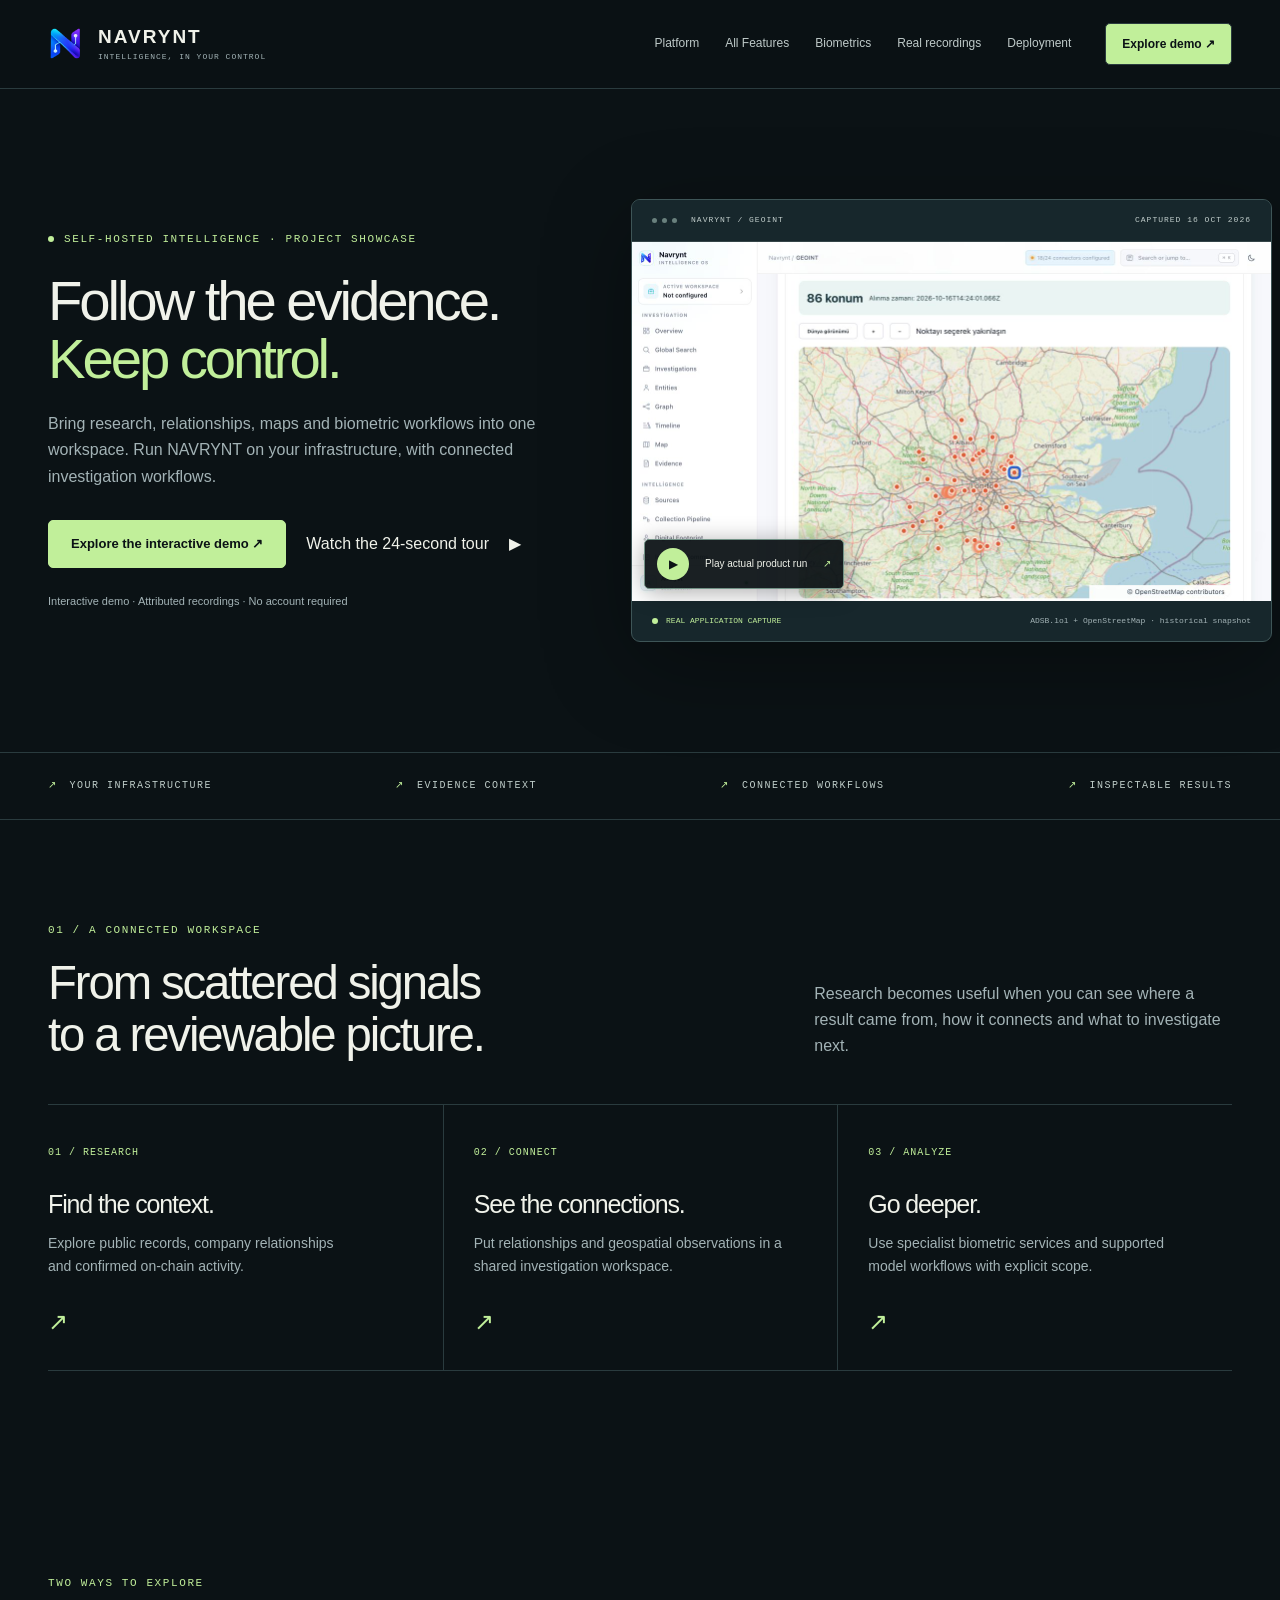
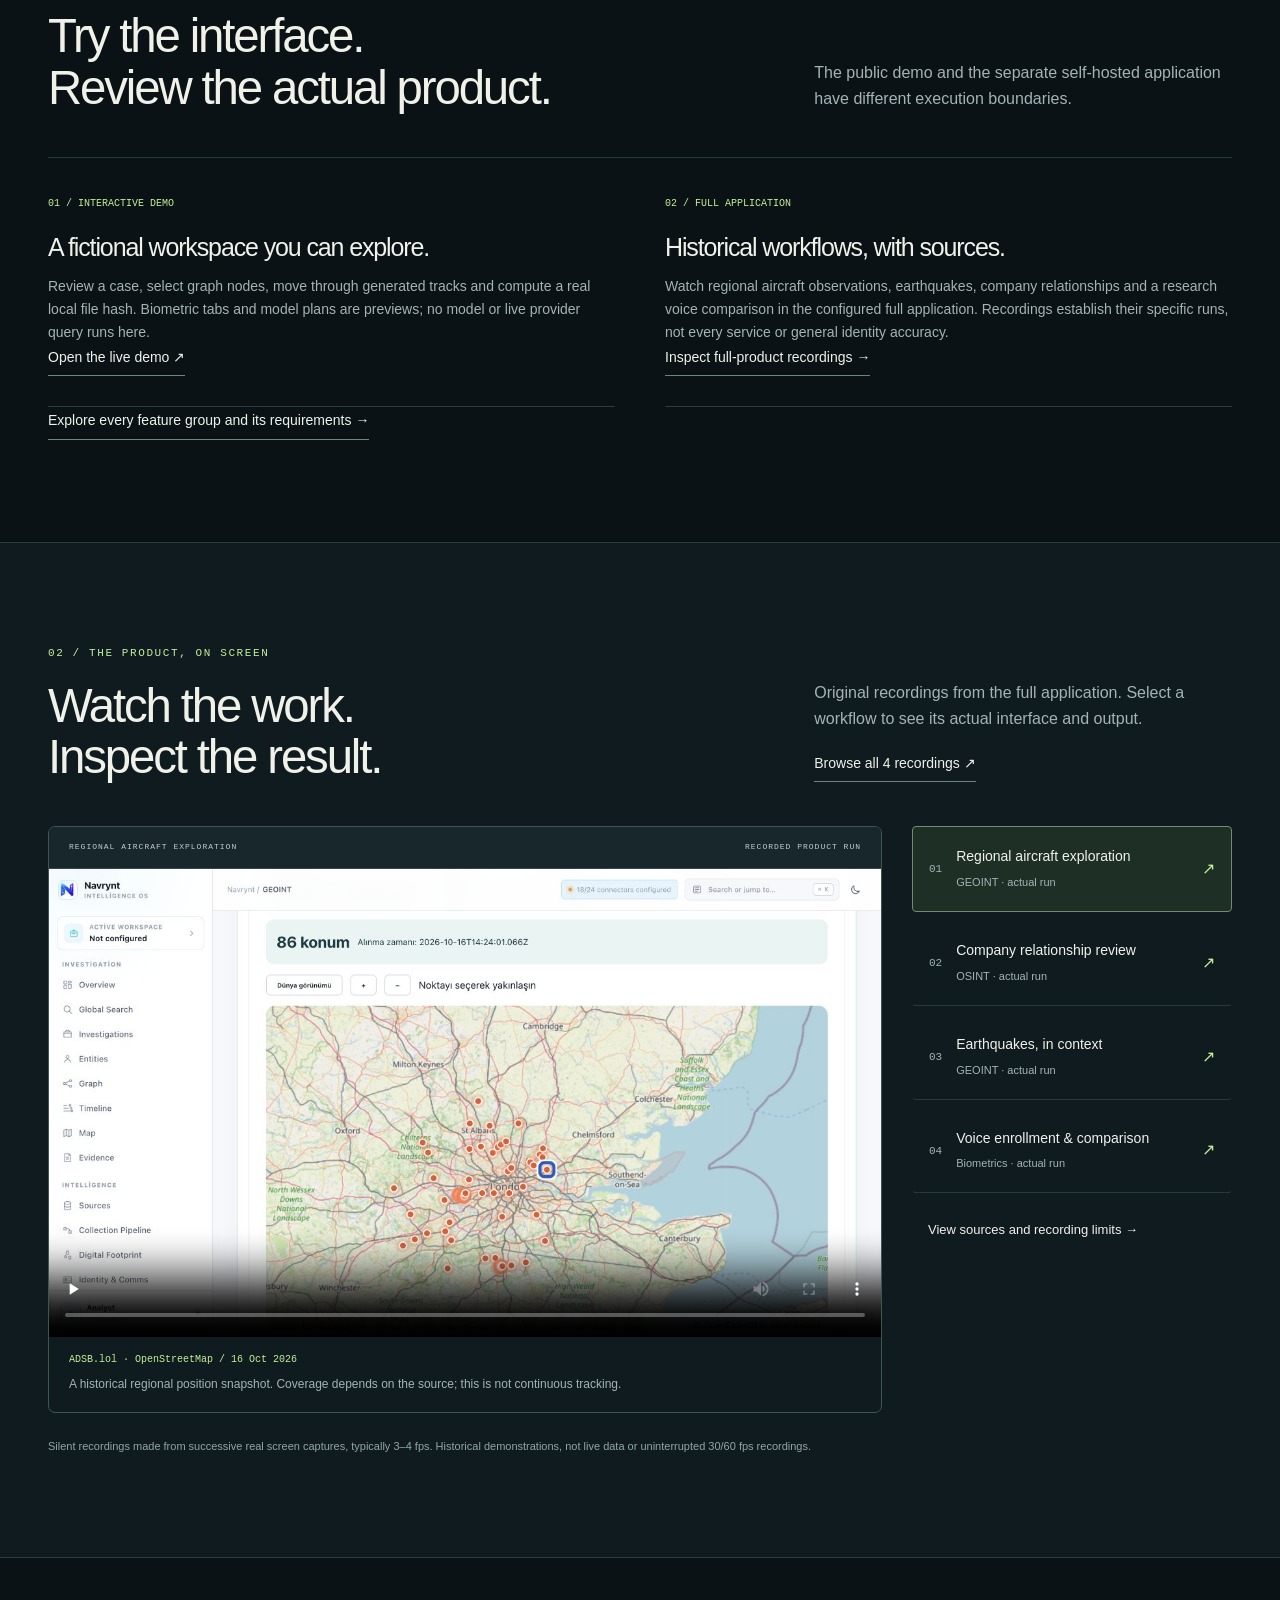
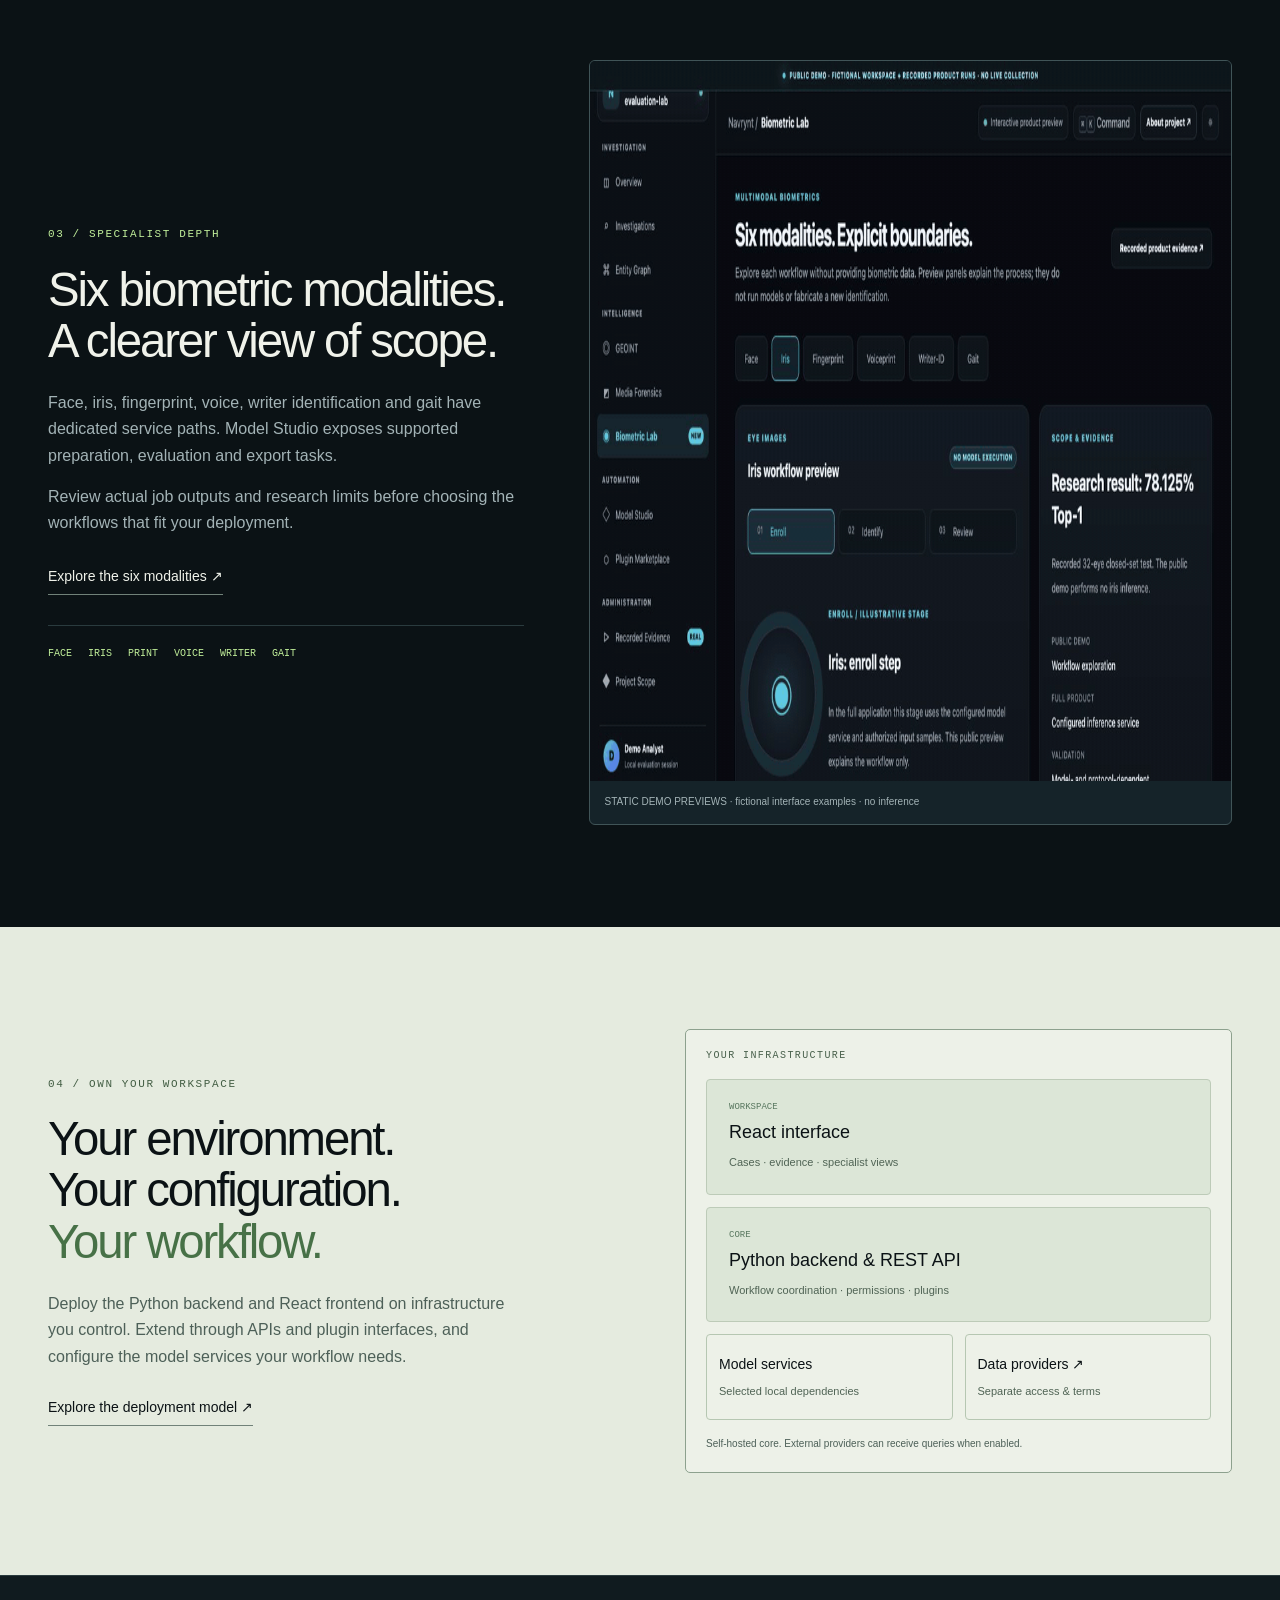
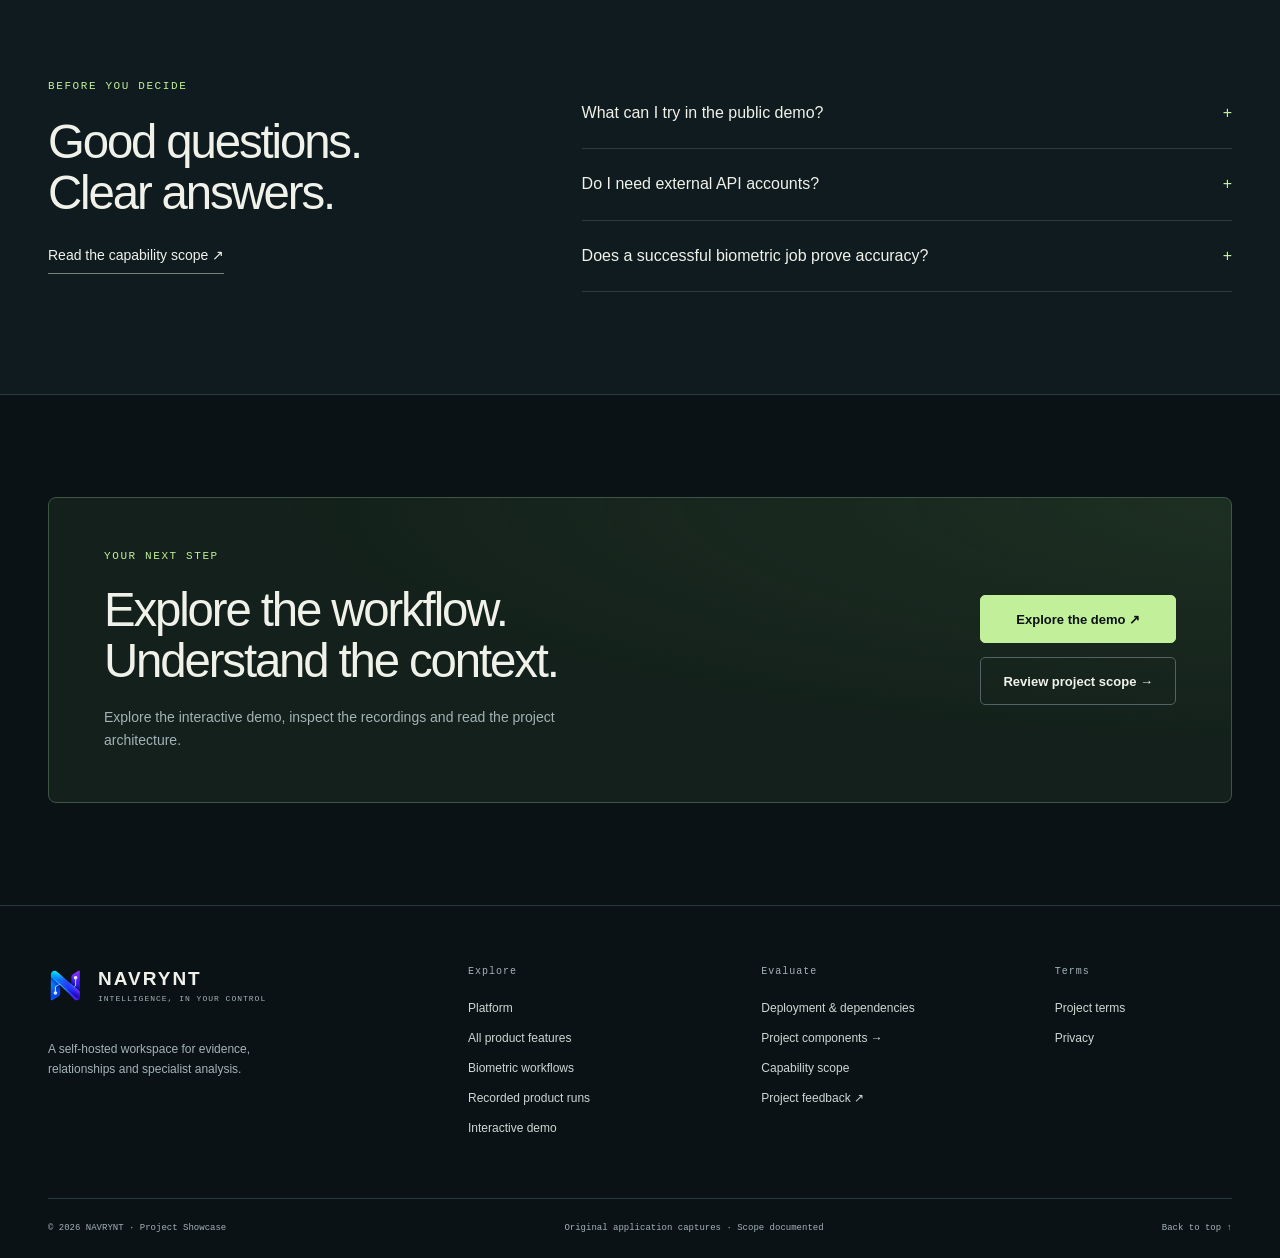
==== commit 92f9a157: "feat: add searchable bilingual full-product feature explorer" ====
--- a/site/index.html
+++ b/site/index.html
@@ -1,9 +1,9 @@
 <!DOCTYPE html>
 
-<html lang="en"><head><meta charset="utf-8"/><meta content="width=device-width,initial-scale=1" name="viewport"/><meta content="#0b1215" name="theme-color"/><title>Follow the evidence. Keep control. — NAVRYNT</title><meta content="Explore NAVRYNT through real application recordings, connected intelligence workflows and a self-hosted Project Showcase edition." name="description"/><meta content="Follow the evidence. Keep control. — NAVRYNT" property="og:title"/><meta content="Explore NAVRYNT through real application recordings, connected intelligence workflows and a self-hosted Project Showcase edition." property="og:description"/><meta content="https://kaandevs-ops.github.io/navrynt-website-public/assets/recordings/aircraft.png" property="og:image"/><meta content="website" property="og:type"/><link href="assets/brand/favicon.png" rel="icon"/><link href="website.css?v=8" rel="stylesheet"/><script defer="" src="config.js?v=500"></script><script defer="" src="recordings-data.js"></script><script defer="" src="website.js?v=8"></script><script type="application/ld+json">{"@context": "https://schema.org", "@type": "SoftwareApplication", "name": "NAVRYNT Project Showcase", "applicationCategory": "BusinessApplication", "operatingSystem": "Self-hosted", "description": "Intelligence analysis workspace with specialist biometric service paths and first-party source. Deployment and provider configuration required."}</script><link href="https://kaandevs-ops.github.io/navrynt-website-public/" rel="canonical"/><meta content="https://kaandevs-ops.github.io/navrynt-website-public/" property="og:url"/></head><body class="web" id="top"><a class="web-skip" href="#main">Skip to content</a><header class="web-header"><div class="wrap web-nav"><a aria-label="NAVRYNT home" class="web-brand" href="index.html"><img alt="" height="38" src="assets/brand/navrynt-logo.png" width="38"/><span>NAVRYNT<small>INTELLIGENCE, IN YOUR CONTROL</small></span></a><button aria-controls="web-navigation" aria-expanded="false" aria-label="Open navigation" class="web-menu"><span></span><span></span></button><nav aria-label="Primary navigation" id="web-navigation"><a href="platform.html">Platform</a><a href="biometrics.html">Biometrics</a><a href="recordings.html">Real recordings</a><a href="architecture.html">Deployment</a></nav><a class="btn nav-buy" href="https://kaandevs-ops.github.io/navrynt-demo-public/">Explore demo ↗</a></div></header><main id="main"><section class="home-hero wrap"><div class="hero-word"><div class="eyebrow"><span class="status-dot"></span>SELF-HOSTED INTELLIGENCE · PROJECT SHOWCASE</div><h1>Follow the evidence.<br/><em>Keep control.</em></h1><p>Bring research, relationships, maps and biometric workflows into one workspace. Run NAVRYNT on your infrastructure, with connected investigation workflows.</p><div class="hero-buttons"><a class="btn btn-light" href="https://kaandevs-ops.github.io/navrynt-demo-public/">Explore the interactive demo ↗</a><button class="quiet-link" data-play="tour">Watch the 24-second tour <span>▶</span></button></div><div class="hero-note">Interactive demo · Attributed recordings · No account required</div></div><div class="hero-product"><div class="window-bar"><div class="window-dots"><i></i><i></i><i></i></div><span>NAVRYNT / GEOINT</span><span>CAPTURED 16 OCT 2026</span></div><button aria-label="Watch regional aircraft exploration" class="hero-image" data-play="aircraft"><img alt="Actual NAVRYNT aircraft exploration screen with regional map" fetchpriority="high" height="720" src="assets/recordings/aircraft.png" width="1280"/><span class="hero-play"><b>▶</b> Play actual product run <i>↗</i></span></button><div class="capture-caption"><span><i class="status-dot"></i>REAL APPLICATION CAPTURE</span><span>ADSB.lol + OpenStreetMap · historical snapshot</span></div></div></section>
+<html lang="en"><head><meta charset="utf-8"/><meta content="width=device-width,initial-scale=1" name="viewport"/><meta content="#0b1215" name="theme-color"/><title>Follow the evidence. Keep control. — NAVRYNT</title><meta content="Explore NAVRYNT through real application recordings, connected intelligence workflows and a self-hosted Project Showcase edition." name="description"/><meta content="Follow the evidence. Keep control. — NAVRYNT" property="og:title"/><meta content="Explore NAVRYNT through real application recordings, connected intelligence workflows and a self-hosted Project Showcase edition." property="og:description"/><meta content="https://kaandevs-ops.github.io/navrynt-website-public/assets/recordings/aircraft.png" property="og:image"/><meta content="website" property="og:type"/><link href="assets/brand/favicon.png" rel="icon"/><link href="website.css?v=catalogue-1" rel="stylesheet"/><script defer="" src="config.js?v=500"></script><script defer="" src="recordings-data.js"></script><script defer="" src="website.js?v=catalogue-1"></script><script type="application/ld+json">{"@context": "https://schema.org", "@type": "SoftwareApplication", "name": "NAVRYNT Project Showcase", "applicationCategory": "BusinessApplication", "operatingSystem": "Self-hosted", "description": "Intelligence analysis workspace with specialist biometric service paths and first-party source. Deployment and provider configuration required."}</script><link href="https://kaandevs-ops.github.io/navrynt-website-public/" rel="canonical"/><meta content="https://kaandevs-ops.github.io/navrynt-website-public/" property="og:url"/></head><body class="web" id="top"><a class="web-skip" href="#main">Skip to content</a><header class="web-header"><div class="wrap web-nav"><a aria-label="NAVRYNT home" class="web-brand" href="index.html"><img alt="" height="38" src="assets/brand/navrynt-logo.png" width="38"/><span>NAVRYNT<small>INTELLIGENCE, IN YOUR CONTROL</small></span></a><button aria-controls="web-navigation" aria-expanded="false" aria-label="Open navigation" class="web-menu"><span></span><span></span></button><nav aria-label="Primary navigation" id="web-navigation"><a href="platform.html">Platform</a><a href="features.html">All Features</a><a href="biometrics.html">Biometrics</a><a href="recordings.html">Real recordings</a><a href="architecture.html">Deployment</a></nav><a class="btn nav-buy" href="https://kaandevs-ops.github.io/navrynt-demo-public/">Explore demo ↗</a></div></header><main id="main"><section class="home-hero wrap"><div class="hero-word"><div class="eyebrow"><span class="status-dot"></span>SELF-HOSTED INTELLIGENCE · PROJECT SHOWCASE</div><h1>Follow the evidence.<br/><em>Keep control.</em></h1><p>Bring research, relationships, maps and biometric workflows into one workspace. Run NAVRYNT on your infrastructure, with connected investigation workflows.</p><div class="hero-buttons"><a class="btn btn-light" href="https://kaandevs-ops.github.io/navrynt-demo-public/">Explore the interactive demo ↗</a><button class="quiet-link" data-play="tour">Watch the 24-second tour <span>▶</span></button></div><div class="hero-note">Interactive demo · Attributed recordings · No account required</div></div><div class="hero-product"><div class="window-bar"><div class="window-dots"><i></i><i></i><i></i></div><span>NAVRYNT / GEOINT</span><span>CAPTURED 16 OCT 2026</span></div><button aria-label="Watch regional aircraft exploration" class="hero-image" data-play="aircraft"><img alt="Actual NAVRYNT aircraft exploration screen with regional map" fetchpriority="high" height="720" src="assets/recordings/aircraft.png" width="1280"/><span class="hero-play"><b>▶</b> Play actual product run <i>↗</i></span></button><div class="capture-caption"><span><i class="status-dot"></i>REAL APPLICATION CAPTURE</span><span>ADSB.lol + OpenStreetMap · historical snapshot</span></div></div></section>
 <section class="manifest-strip"><div class="wrap"><span>YOUR INFRASTRUCTURE</span><span>EVIDENCE CONTEXT</span><span>CONNECTED WORKFLOWS</span><span>INSPECTABLE RESULTS</span></div></section>
 <section class="section wrap"><div class="section-heading"><div><span class="eyebrow">01 / A CONNECTED WORKSPACE</span><h2>From scattered signals<br/>to a reviewable picture.</h2></div><p>Research becomes useful when you can see where a result came from, how it connects and what to investigate next.</p></div><div class="workflow-grid"><a href="platform.html#research"><span class="step">01 / RESEARCH</span><h3>Find the context.</h3><p>Explore public records, company relationships and confirmed on-chain activity.</p><span class="arrow">↗</span></a><a href="platform.html#spatial"><span class="step">02 / CONNECT</span><h3>See the connections.</h3><p>Put relationships and geospatial observations in a shared investigation workspace.</p><span class="arrow">↗</span></a><a href="biometrics.html"><span class="step">03 / ANALYZE</span><h3>Go deeper.</h3><p>Use specialist biometric services and supported model workflows with explicit scope.</p><span class="arrow">↗</span></a></div></section>
-<section class="section wrap" id="demo-and-product"><div class="section-heading"><div><span class="eyebrow">TWO WAYS TO EXPLORE</span><h2>Try the interface.<br>Review the actual product.</h2></div><p>The public demo and the separate self-hosted application have different execution boundaries.</p></div><div class="two-column-ledger"><article><span>01 / INTERACTIVE DEMO</span><h3>A fictional workspace you can explore.</h3><p>Review a case, select graph nodes, move through generated tracks and compute a real local file hash. Biometric tabs and model plans are previews; no model or live provider query runs here.</p><a class="under-link" href="https://kaandevs-ops.github.io/navrynt-demo-public/">Open the live demo ↗</a></article><article><span>02 / FULL APPLICATION</span><h3>Historical workflows, with sources.</h3><p>Watch regional aircraft observations, earthquakes, company relationships and a research voice comparison in the configured full application. Recordings establish their specific runs, not every service or general identity accuracy.</p><a class="under-link" href="recordings.html">Inspect full-product recordings →</a></article></div></section><section class="section section-tint" id="watch"><div class="wrap"><div class="section-heading"><div><span class="eyebrow">02 / THE PRODUCT, ON SCREEN</span><h2>Watch the work.<br/>Inspect the result.</h2></div><div><p>Original recordings from the full application. Select a workflow to see its actual interface and output.</p><a class="under-link" href="recordings.html">Browse all 4 recordings ↗</a></div></div><div class="showcase"><div class="showcase-player"><div class="window-bar"><span id="showcase-label">REGIONAL AIRCRAFT EXPLORATION</span><span>RECORDED PRODUCT RUN</span></div><video aria-label="Regional aircraft exploration recording" controls="" id="showcase-video" playsinline="" poster="assets/recordings/aircraft.png" preload="none" src="assets/recordings/aircraft.mp4"></video><div class="showcase-info"><p id="showcase-source">ADSB.lol · OpenStreetMap / 16 Oct 2026</p><p id="showcase-scope">A historical regional position snapshot. Coverage depends on the source; this is not continuous tracking.</p></div></div><div aria-label="Choose a recorded workflow" class="chapter-list" role="group"><button aria-pressed="true" class="chapter active" data-chapter="aircraft"><span>01</span><div><strong>Regional aircraft exploration</strong><small>GEOINT · actual run</small></div><b>↗</b></button><button aria-pressed="false" class="chapter" data-chapter="companies"><span>02</span><div><strong>Company relationship review</strong><small>OSINT · actual run</small></div><b>↗</b></button><button aria-pressed="false" class="chapter" data-chapter="earthquakes"><span>03</span><div><strong>Earthquakes, in context</strong><small>GEOINT · actual run</small></div><b>↗</b></button><button aria-pressed="false" class="chapter" data-chapter="voice"><span>04</span><div><strong>Voice enrollment &amp; comparison</strong><small>Biometrics · actual run</small></div><b>↗</b></button><a href="recordings.html">View sources and recording limits →</a></div></div><p class="small-note">Silent recordings made from successive real screen captures, typically 3–4 fps. Historical demonstrations, not live data or uninterrupted 30/60 fps recordings.</p></div></section>
+<section class="section wrap" id="demo-and-product"><div class="section-heading"><div><span class="eyebrow">TWO WAYS TO EXPLORE</span><h2>Try the interface.<br/>Review the actual product.</h2></div><p>The public demo and the separate self-hosted application have different execution boundaries.</p></div><div class="two-column-ledger"><article><span>01 / INTERACTIVE DEMO</span><h3>A fictional workspace you can explore.</h3><p>Review a case, select graph nodes, move through generated tracks and compute a real local file hash. Biometric tabs and model plans are previews; no model or live provider query runs here.</p><a class="under-link" href="https://kaandevs-ops.github.io/navrynt-demo-public/">Open the live demo ↗</a></article><article><span>02 / FULL APPLICATION</span><h3>Historical workflows, with sources.</h3><p>Watch regional aircraft observations, earthquakes, company relationships and a research voice comparison in the configured full application. Recordings establish their specific runs, not every service or general identity accuracy.</p><a class="under-link" href="recordings.html">Inspect full-product recordings →</a></article></div><a class="under-link" href="features.html">Explore every feature group and its requirements →</a></section><section class="section section-tint" id="watch"><div class="wrap"><div class="section-heading"><div><span class="eyebrow">02 / THE PRODUCT, ON SCREEN</span><h2>Watch the work.<br/>Inspect the result.</h2></div><div><p>Original recordings from the full application. Select a workflow to see its actual interface and output.</p><a class="under-link" href="recordings.html">Browse all 4 recordings ↗</a></div></div><div class="showcase"><div class="showcase-player"><div class="window-bar"><span id="showcase-label">REGIONAL AIRCRAFT EXPLORATION</span><span>RECORDED PRODUCT RUN</span></div><video aria-label="Regional aircraft exploration recording" controls="" id="showcase-video" playsinline="" poster="assets/recordings/aircraft.png" preload="none" src="assets/recordings/aircraft.mp4"></video><div class="showcase-info"><p id="showcase-source">ADSB.lol · OpenStreetMap / 16 Oct 2026</p><p id="showcase-scope">A historical regional position snapshot. Coverage depends on the source; this is not continuous tracking.</p></div></div><div aria-label="Choose a recorded workflow" class="chapter-list" role="group"><button aria-pressed="true" class="chapter active" data-chapter="aircraft"><span>01</span><div><strong>Regional aircraft exploration</strong><small>GEOINT · actual run</small></div><b>↗</b></button><button aria-pressed="false" class="chapter" data-chapter="companies"><span>02</span><div><strong>Company relationship review</strong><small>OSINT · actual run</small></div><b>↗</b></button><button aria-pressed="false" class="chapter" data-chapter="earthquakes"><span>03</span><div><strong>Earthquakes, in context</strong><small>GEOINT · actual run</small></div><b>↗</b></button><button aria-pressed="false" class="chapter" data-chapter="voice"><span>04</span><div><strong>Voice enrollment &amp; comparison</strong><small>Biometrics · actual run</small></div><b>↗</b></button><a href="recordings.html">View sources and recording limits →</a></div></div><p class="small-note">Silent recordings made from successive real screen captures, typically 3–4 fps. Historical demonstrations, not live data or uninterrupted 30/60 fps recordings.</p></div></section>
 <section class="section wrap"><div class="split-story"><div><span class="eyebrow">03 / SPECIALIST DEPTH</span><h2>Six biometric modalities.<br/>A clearer view of scope.</h2><p>Face, iris, fingerprint, voice, writer identification and gait have dedicated service paths. Model Studio exposes supported preparation, evaluation and export tasks.</p><p>Review actual job outputs and research limits before choosing the workflows that fit your deployment.</p><a class="under-link" href="biometrics.html">Explore the six modalities ↗</a><div class="modality-line"><span>FACE</span><span>IRIS</span><span>PRINT</span><span>VOICE</span><span>WRITER</span><span>GAIT</span></div></div><figure class="capture"><img alt="Six static demo workflow previews; no model inference" height="720" loading="lazy" src="assets/previews/biometric-previews.gif" width="1280"/><figcaption>STATIC DEMO PREVIEWS · fictional interface examples · no inference</figcaption></figure></div></section>
 <section class="section source-section"><div class="wrap source-grid"><div><span class="eyebrow">04 / OWN YOUR WORKSPACE</span><h2>Your environment.<br/>Your configuration.<br/><em>Your workflow.</em></h2><p>Deploy the Python backend and React frontend on infrastructure you control. Extend through APIs and plugin interfaces, and configure the model services your workflow needs.</p><a class="under-link" href="architecture.html">Explore the deployment model ↗</a></div><div aria-label="Deployment overview" class="stack-diagram"><div class="stack-header">YOUR INFRASTRUCTURE</div><div class="stack-layer"><span>WORKSPACE</span><strong>React interface</strong><small>Cases · evidence · specialist views</small></div><div class="stack-layer"><span>CORE</span><strong>Python backend &amp; REST API</strong><small>Workflow coordination · permissions · plugins</small></div><div class="stack-pair"><div><strong>Model services</strong><small>Selected local dependencies</small></div><div><strong>Data providers ↗</strong><small>Separate access &amp; terms</small></div></div><p>Self-hosted core. External providers can receive queries when enabled.</p></div></div></section>
-<section class="section section-tint"><div class="wrap faq-layout"><div><span class="eyebrow">BEFORE YOU DECIDE</span><h2>Good questions.<br/>Clear answers.</h2><a class="under-link" href="readiness.html">Read the capability scope ↗</a></div><div class="faq"><details><summary>What can I try in the public demo?</summary><p>A fictional case connects investigation, graph and map interactions. Local file hashing runs in your browser. Biometric views illustrate workflows; recorded clips show actual full-product runs. The demo does not run the product models.</p></details><details><summary>Do I need external API accounts?</summary><p>Some public-source workflows work without accounts. Providers such as HIBP email breach search, live AIS and OpenSky need separate access or credentials. Availability and quotas depend on each provider.</p></details><details><summary>Does a successful biometric job prove accuracy?</summary><p>No. The published examples use limited research data and some synthetic process tests. See the biometric page for the data and limits of each example. Broader deployment-specific accuracy and load testing remain necessary.</p></details></div></div></section><section class="section"><div class="wrap closing"><div><span class="eyebrow">YOUR NEXT STEP</span><h2>Explore the workflow.<br/>Understand the context.</h2><p>Explore the interactive demo, inspect the recordings and read the project architecture.</p></div><div class="closing-actions"><a class="btn btn-light" href="https://kaandevs-ops.github.io/navrynt-demo-public/">Explore the demo ↗</a><a class="btn btn-line" href="readiness.html">Review project scope →</a></div></div></section></main><footer class="web-footer"><div class="wrap"><div class="footer-top"><div><a class="web-brand" href="index.html"><img alt="" height="38" src="assets/brand/navrynt-logo.png" width="38"/><span>NAVRYNT<small>INTELLIGENCE, IN YOUR CONTROL</small></span></a><p>A self-hosted workspace for evidence,<br/>relationships and specialist analysis.</p></div><div><h3>Explore</h3><a href="platform.html">Platform</a><a href="biometrics.html">Biometric workflows</a><a href="recordings.html">Recorded product runs</a><a href="https://kaandevs-ops.github.io/navrynt-demo-public/">Interactive demo</a></div><div><h3>Evaluate</h3><a href="architecture.html">Deployment &amp; dependencies</a><a href="readiness.html">Project components →</a><a href="readiness.html">Capability scope</a><a href="https://github.com/kaandevs-ops/navrynt-website-public/issues">Project feedback ↗</a></div><div><h3>Terms</h3><a href="legal/terms.html">Project terms</a><a href="legal/privacy.html">Privacy</a></div></div><div class="footer-bottom"><span>© 2026 NAVRYNT · Project Showcase</span><span>Original application captures · Scope documented</span><a href="#top">Back to top ↑</a></div></div></footer><dialog aria-labelledby="modal-title" class="media-dialog" id="media-dialog"><div class="dialog-top"><span class="eyebrow">ACTUAL APPLICATION CAPTURE</span><button aria-label="Close recording" class="icon-btn" data-close-media="">✕</button></div><h2 id="modal-title"></h2><video controls="" id="modal-video" playsinline="" preload="none"><track id="modal-captions" kind="captions" label="English workflow descriptions" srclang="en"/></video><div class="playback-row"><button class="btn btn-line" id="modal-play" type="button">Play recording ▶</button><span aria-live="polite" id="playback-state" role="status"></span></div><img alt="" hidden="" id="modal-image"/><div class="dialog-foot"><p id="modal-source"></p><p id="modal-scope"></p><a href="recordings.html" id="modal-raw" rel="noopener" target="_blank">Open original file ↗</a></div></dialog></body></html>+<section class="section section-tint"><div class="wrap faq-layout"><div><span class="eyebrow">BEFORE YOU DECIDE</span><h2>Good questions.<br/>Clear answers.</h2><a class="under-link" href="readiness.html">Read the capability scope ↗</a></div><div class="faq"><details><summary>What can I try in the public demo?</summary><p>A fictional case connects investigation, graph and map interactions. Local file hashing runs in your browser. Biometric views illustrate workflows; recorded clips show actual full-product runs. The demo does not run the product models.</p></details><details><summary>Do I need external API accounts?</summary><p>Some public-source workflows work without accounts. Providers such as HIBP email breach search, live AIS and OpenSky need separate access or credentials. Availability and quotas depend on each provider.</p></details><details><summary>Does a successful biometric job prove accuracy?</summary><p>No. The published examples use limited research data and some synthetic process tests. See the biometric page for the data and limits of each example. Broader deployment-specific accuracy and load testing remain necessary.</p></details></div></div></section><section class="section"><div class="wrap closing"><div><span class="eyebrow">YOUR NEXT STEP</span><h2>Explore the workflow.<br/>Understand the context.</h2><p>Explore the interactive demo, inspect the recordings and read the project architecture.</p></div><div class="closing-actions"><a class="btn btn-light" href="https://kaandevs-ops.github.io/navrynt-demo-public/">Explore the demo ↗</a><a class="btn btn-line" href="readiness.html">Review project scope →</a></div></div></section></main><footer class="web-footer"><div class="wrap"><div class="footer-top"><div><a class="web-brand" href="index.html"><img alt="" height="38" src="assets/brand/navrynt-logo.png" width="38"/><span>NAVRYNT<small>INTELLIGENCE, IN YOUR CONTROL</small></span></a><p>A self-hosted workspace for evidence,<br/>relationships and specialist analysis.</p></div><div><h3>Explore</h3><a href="platform.html">Platform</a><a href="features.html">All product features</a><a href="biometrics.html">Biometric workflows</a><a href="recordings.html">Recorded product runs</a><a href="https://kaandevs-ops.github.io/navrynt-demo-public/">Interactive demo</a></div><div><h3>Evaluate</h3><a href="architecture.html">Deployment &amp; dependencies</a><a href="readiness.html">Project components →</a><a href="readiness.html">Capability scope</a><a href="https://github.com/kaandevs-ops/navrynt-website-public/issues">Project feedback ↗</a></div><div><h3>Terms</h3><a href="legal/terms.html">Project terms</a><a href="legal/privacy.html">Privacy</a></div></div><div class="footer-bottom"><span>© 2026 NAVRYNT · Project Showcase</span><span>Original application captures · Scope documented</span><a href="#top">Back to top ↑</a></div></div></footer><dialog aria-labelledby="modal-title" class="media-dialog" id="media-dialog"><div class="dialog-top"><span class="eyebrow">ACTUAL APPLICATION CAPTURE</span><button aria-label="Close recording" class="icon-btn" data-close-media="">✕</button></div><h2 id="modal-title"></h2><video controls="" id="modal-video" playsinline="" preload="none"><track id="modal-captions" kind="captions" label="English workflow descriptions" srclang="en"/></video><div class="playback-row"><button class="btn btn-line" id="modal-play" type="button">Play recording ▶</button><span aria-live="polite" id="playback-state" role="status"></span></div><img alt="" hidden="" id="modal-image"/><div class="dialog-foot"><p id="modal-source"></p><p id="modal-scope"></p><a href="recordings.html" id="modal-raw" rel="noopener" target="_blank">Open original file ↗</a></div></dialog></body></html>
--- a/site/website.css
+++ b/site/website.css
@@ -1,7 +1,7 @@
 :root{--web-ink:#0b1215;--panel:#111c20;--panel2:#152329;--paper:#f0f2ea;--muted:#a3b3b6;--accent:#c1ef9a;--line:#2a3b3e;--max:1248px;--mono:ui-monospace,SFMono-Regular,Consolas,monospace}*{box-sizing:border-box}html{scroll-behavior:smooth;scroll-padding-top:105px}body.web{margin:0;background:var(--web-ink);color:var(--paper);font:16px/1.65 -apple-system,BlinkMacSystemFont,'Segoe UI',sans-serif;-webkit-font-smoothing:antialiased}body.web a{color:inherit;text-decoration:none}body.web button,body.web input{font:inherit}button,a,input,summary{touch-action:manipulation}button{cursor:pointer}img,video{max-width:100%;display:block}button:focus-visible,a:focus-visible,input:focus-visible,summary:focus-visible{outline:2px solid var(--accent);outline-offset:5px}.web .wrap{width:min(var(--max),calc(100% - 96px));margin-inline:auto}.web [hidden]{display:none!important}.web h1,.web h2,.web h3,.web p{margin:0}.web h1,.web h2,.web h3{font-weight:500;line-height:1.08;letter-spacing:-.045em}.web h1{font-size:clamp(48px,5.5vw,84px)}.web h2{font-size:clamp(32px,3.7vw,52px)}.web h3{font-size:25px}.web p{color:var(--muted)}.web em{font-style:normal;color:var(--accent)}.web .eyebrow{font:11px/1.6 var(--mono);letter-spacing:1.6px;color:var(--accent);display:flex;align-items:center;gap:10px}.web .section{padding-block:102px}.web .section-tint{background:#101b1f;border-block:1px solid var(--line)}.web .section-heading{display:grid;grid-template-columns:1.25fr .75fr;gap:70px;align-items:end;margin-bottom:44px}.web .section-heading h2{margin-top:18px}.web .section-heading p{max-width:440px}.web .section-heading .under-link{margin-top:20px}.web .btn{display:inline-flex;justify-content:center;align-items:center;gap:22px;padding:13px 22px;border:1px solid var(--line);border-radius:5px;background:var(--accent);color:var(--web-ink);font-size:13px;font-weight:650;line-height:1.5;min-height:48px;transition:background .18s,transform .18s;white-space:normal}.web .btn:hover{background:#d3f6b7;transform:translateY(-1px)}.web a.btn{color:var(--web-ink)}.web .btn-light{background:var(--accent);border-color:var(--accent)}.web a.btn-line,.web .btn-line{background:transparent;color:var(--paper);border-color:#516365}.web .btn-line:hover{background:var(--panel2)}.web .under-link{display:inline-flex;gap:20px;align-items:center;border-bottom:1px solid #718279;padding-bottom:6px;color:var(--paper);font-size:14px}.web .under-link:hover{color:var(--accent)}.web .status-dot{display:inline-block;flex:none;width:6px;height:6px;border-radius:50%;background:var(--accent)}.web-skip{position:fixed;top:-80px;left:24px;z-index:1000;background:var(--accent);color:var(--web-ink)!important;padding:12px 20px}.web-skip:focus{top:12px}.web-header{position:sticky;top:0;z-index:80;background:rgba(11,18,21,.96);backdrop-filter:blur(16px);border-bottom:1px solid var(--line)}.web-nav{height:88px;display:flex;align-items:center;gap:34px}.web-brand{display:inline-flex;align-items:center;gap:12px;flex:none}.web-brand img{object-fit:contain;border-radius:8px}.web-brand>span{font-size:19px;font-weight:750;letter-spacing:2px;line-height:1.4}.web-brand small{display:block;font:8px/1.6 var(--mono);letter-spacing:1px;color:var(--muted)}#web-navigation{display:flex;gap:26px;align-items:center;margin-left:auto}#web-navigation a{font-size:12px;color:#bec9c8;padding:12px 0;white-space:nowrap}#web-navigation a:hover,#web-navigation a[aria-current=page]{color:var(--accent)}.web .nav-buy{font-size:12px;padding:11px 16px;min-height:42px;gap:20px}.web-menu{display:none}.home-hero{padding-top:78px;padding-bottom:58px}.hero-word{max-width:1020px}.hero-word h1{margin-top:24px;font-size:clamp(58px,6.3vw,92px);line-height:1.02;letter-spacing:-.055em}.hero-word>p{font-size:17px;max-width:630px;margin-top:24px;line-height:1.65}.hero-buttons{display:flex;align-items:center;gap:26px;margin-top:30px}.quiet-link{display:flex;align-items:center;gap:20px;font-size:13px}.hero-note{font-size:11px;color:var(--muted);display:flex;gap:12px;align-items:center;flex-wrap:wrap;margin-top:24px}.hero-note b{color:var(--paper);font-weight:500}.hero-product{margin-top:52px;border:1px solid #3e5557;border-radius:9px;overflow:hidden;box-shadow:0 22px 90px #0005;background:#17272c}.window-bar{padding:14px 20px;display:flex;align-items:center;justify-content:space-between;gap:14px;font:9px/1.6 var(--mono);letter-spacing:1px;color:#c2cecc;background:#17272c;border-bottom:1px solid #354548}.window-dots{display:flex;gap:5px}.window-dots i{height:5px;width:5px;border-radius:50%;background:#69807d}.window-bar>span:first-of-type{margin-right:auto}.hero-image{position:relative;border:0;padding:0;display:block;width:100%;background:var(--panel)}.hero-image img{width:100%;height:auto}.hero-play{position:absolute;bottom:22px;left:22px;background:#0b1215ef;border:1px solid #729286;color:var(--paper);display:flex;gap:16px;align-items:center;padding:10px 20px;border-radius:5px;font-size:12px;box-shadow:0 3px 24px #0005}.hero-play b{background:var(--accent);color:var(--web-ink);width:32px;height:32px;display:grid;place-items:center;border-radius:50%;font-size:11px}.hero-play i{font-style:normal;color:var(--accent)}.hero-image:hover .hero-play{background:#21332e}.capture-caption{padding:13px 20px;display:flex;justify-content:space-between;align-items:center;gap:20px;font:9px/1.7 var(--mono);color:var(--muted)}.capture-caption>span:first-child{display:flex;align-items:center;gap:8px;color:var(--accent)}.manifest-strip{border-block:1px solid var(--line);padding:24px 0}.manifest-strip .wrap{display:flex;justify-content:space-between;gap:16px;flex-wrap:wrap;font:10px/1.8 var(--mono);letter-spacing:1.5px;color:#c0ceca}.manifest-strip span:before{content:'↗';margin-right:12px;color:var(--accent)}.workflow-grid{display:grid;grid-template-columns:repeat(3,1fr);border-block:1px solid var(--line)}.workflow-grid>a,.workflow-grid>article{padding:32px 30px 28px 0;position:relative;min-width:0}.workflow-grid>a+ a,.workflow-grid>article+article{border-left:1px solid var(--line);padding-left:30px}.workflow-grid>a:hover{background:#11201b}.step{font:10px/1.7 var(--mono);letter-spacing:1px;color:var(--accent)}.workflow-grid h3{margin:28px 0 14px}.workflow-grid p{font-size:14px;max-width:310px}.arrow{display:inline-block;margin-top:24px;color:var(--accent);font-size:24px}.showcase{display:grid;grid-template-columns:1fr 320px;gap:30px;align-items:start}.showcase-player{overflow:hidden;border-radius:7px;border:1px solid #405454}.showcase-player video{width:100%;aspect-ratio:16/9;background:#050a0b}.showcase-info{padding:17px 20px}.showcase-info p:first-child{font:10px var(--mono);color:var(--accent);margin-bottom:10px}.showcase-info p:last-child{font-size:12px}.chapter-list{display:flex;flex-direction:column;gap:8px}.chapter{width:100%;display:flex;align-items:center;gap:14px;background:transparent;color:var(--paper);border:1px solid transparent;border-bottom-color:var(--line);text-align:left;padding:20px 16px;border-radius:4px}.chapter>span{font:11px var(--mono);color:var(--muted)}.chapter strong{display:block;font-size:14px;font-weight:500;line-height:1.4}.chapter small{display:block;color:var(--muted);font-size:11px;margin-top:6px}.chapter>b{margin-left:auto;color:var(--accent);font-weight:400}.chapter.active{border-color:#6f8d71;background:#1e3026}.chapter-list>a{padding:18px 16px;font-size:13px;color:var(--accent)}.web .small-note{font-size:11px;color:#91a6a8;margin-top:24px;max-width:920px}.split-story{display:grid;grid-template-columns:.85fr 1.15fr;align-items:center;gap:65px}.split-story h2{margin:20px 0 24px}.split-story p+p{margin-top:15px}.split-story .under-link,.split-story .btn{margin-top:28px}.capture{min-width:0;margin:0;border:1px solid #405457;border-radius:6px;overflow:hidden;background:var(--panel2)}.capture-image{width:100%;position:relative;display:block;padding:0;border:0;background:var(--panel)}.capture-image img{width:100%;height:auto}.expand{position:absolute;right:12px;top:12px;padding:4px 12px;border:1px solid #778c88;color:#fff;background:#0b1215d9;border-radius:4px;font-size:18px}.capture figcaption{padding:13px 15px;display:flex;gap:12px;flex-wrap:wrap;align-items:center;font-size:10px;color:var(--muted)}.capture-mark{font:8px var(--mono);letter-spacing:1px;color:var(--accent);white-space:nowrap}.modality-line{display:flex;gap:16px;flex-wrap:wrap;border-top:1px solid var(--line);padding-top:22px;margin-top:30px;font:10px var(--mono);color:var(--accent)}.source-section{background:#e5ebdf;color:var(--web-ink)}.source-section .eyebrow{color:#425d43}.source-section em{color:#477147}.source-section p{color:#4d6058;max-width:460px;margin:24px 0}.source-section .under-link{color:var(--web-ink)}.source-grid{display:grid;grid-template-columns:1fr 1fr;gap:90px;align-items:center}.source-grid h2{margin-top:20px}.stack-diagram{border:1px solid #8da18e;padding:20px;border-radius:5px;background:#edf1e8}.stack-header{font:10px var(--mono);letter-spacing:1.4px;margin-bottom:18px;color:#48604b}.stack-layer{padding:22px;background:#dce6d7;border:1px solid #bdcbb8;border-radius:4px;margin-bottom:12px;display:grid;gap:6px}.stack-layer>span{font:9px var(--mono);color:#57765e}.stack-layer strong{font-size:18px;font-weight:500}.stack-layer small,.stack-pair small{font-size:11px;color:#506455}.stack-pair{display:grid;grid-template-columns:1fr 1fr;gap:12px}.stack-pair>div{border:1px solid #b6c7b2;padding:18px 12px;border-radius:4px;display:grid;gap:6px}.stack-pair strong{font-weight:500;font-size:14px}.stack-diagram>p{margin:16px 0 0;font-size:10px}.pricing-panel{display:grid;grid-template-columns:1fr 1fr;border:1px solid #5f765f;border-radius:7px;overflow:hidden}.price-main{padding:44px;background:#18291f}.price{font-size:65px;line-height:1.2;letter-spacing:-3px;margin:25px 0 12px}.price>span{display:block;font:11px var(--mono);letter-spacing:1px;color:var(--muted);margin-top:12px}.price-main>p{font-size:13px;max-width:300px}.price-main .btn{margin:28px 0 15px}.price-main .under-link{display:flex;width:max-content;font-size:11px}.price-scope{padding:35px 44px}.price-scope>div{display:flex;gap:26px;align-items:center;padding:18px 0;border-bottom:1px solid var(--line)}.price-scope b{font:22px var(--mono);color:var(--accent);min-width:34px}.price-scope strong{font-size:14px;font-weight:500}.price-scope>p{font-size:11px;margin-top:22px}.faq-layout{display:grid;grid-template-columns:.8fr 1.2fr;gap:100px}.faq-layout h2{margin:20px 0 24px}.faq details{padding:22px 0;border-bottom:1px solid var(--line)}.faq summary{font-size:16px;cursor:pointer;list-style:none;padding-right:28px;position:relative}.faq summary:after{content:'+';position:absolute;right:0;color:var(--accent)}.faq details[open] summary:after{content:'−'}.faq p{margin-top:16px;font-size:14px}.closing{padding:50px 55px;border:1px solid #3d5545;border-radius:8px;background:radial-gradient(ellipse at 110% 0%,#35503355,transparent 60%),#13201b;display:flex;align-items:center;justify-content:space-between;gap:60px}.closing h2{margin:18px 0 20px}.closing p{font-size:14px;max-width:500px}.closing-actions{display:grid;gap:14px;flex:none}.web-footer{border-top:1px solid var(--line);padding-top:60px}.footer-top{display:grid;grid-template-columns:1.5fr 1fr 1fr .7fr;gap:40px;padding-bottom:60px}.footer-top p{font-size:12px;margin-top:24px!important}.footer-top>div{display:flex;flex-direction:column;align-items:start;gap:10px}.footer-top h3{font:10px var(--mono);letter-spacing:1px;color:var(--muted);margin-bottom:12px}.footer-top>div>a:not(.web-brand){font-size:12px;color:#ced7d3}.footer-top a:hover{color:var(--accent)}.web-footer .footer-bottom{border-top:1px solid var(--line);padding:22px 0;display:flex;justify-content:space-between;flex-wrap:wrap;gap:15px;color:var(--muted);font:9px/1.6 var(--mono)}.page-intro{padding-top:75px;padding-bottom:50px}.page-intro h1{margin:24px 0;font-size:clamp(48px,5.4vw,76px)}.page-intro>p{max-width:680px;font-size:17px}.page-jump{display:flex;gap:32px;border-block:1px solid var(--line);padding-block:22px;color:var(--accent);font:12px var(--mono)}.reverse>div:first-child{order:2}.scope-note{border-left:2px solid #637d61;padding-left:18px;font-size:12px!important}.inline-cta{display:flex;justify-content:space-between;align-items:center;gap:24px;padding-top:30px}.inline-cta>span{font-size:12px;color:var(--muted);max-width:600px}.bio-selector{display:grid;grid-template-columns:repeat(6,1fr);border-block:1px solid var(--line)}.bio-selector>a{display:flex;gap:12px;align-items:center;font-size:13px;padding:24px 10px;border-right:1px solid var(--line)}.bio-selector>a:hover{background:var(--panel)}.bio-selector span{font:9px var(--mono);color:var(--accent)}.bio-selector b{margin-left:auto;font-weight:400;color:var(--muted)}.scope-banner{margin-top:32px;padding:24px 28px;border:1px solid #3f5441;border-radius:5px;background:#14231b}.scope-banner strong{font-size:14px;font-weight:500}.scope-banner p{font-size:12px;margin-top:8px;max-width:920px}.path-line{font:10px/1.8 var(--mono);padding-block:20px;color:var(--accent)}.architecture-map{max-width:870px;margin:auto;border:1px solid #425b47;border-radius:7px;padding:32px;background:#101c18}.arch-label{font:10px var(--mono);color:var(--accent);margin-bottom:24px;letter-spacing:1px}.arch-box{background:#152622;border:1px solid #3a5447;padding:26px;border-radius:5px}.arch-box small{font:9px var(--mono);letter-spacing:1px;color:var(--accent)}.arch-box h2{font-size:30px;margin:12px 0}.arch-box h3{margin:14px 0}.arch-box p{font-size:13px}.arch-connector{text-align:center;font:11px var(--mono);color:var(--accent);padding:18px}.arch-columns{display:grid;grid-template-columns:1fr 1fr;gap:18px;margin-top:20px}.arch-columns h3{font-size:22px}.two-column-ledger{display:grid;grid-template-columns:1fr 1fr;border-top:1px solid var(--line);gap:0 50px}.two-column-ledger>article{border-bottom:1px solid var(--line);padding:30px 0}.two-column-ledger span{font:10px var(--mono);color:var(--accent)}.two-column-ledger h3{margin:20px 0 14px}.two-column-ledger p{font-size:14px}.deployment-steps{padding:0;list-style:none;counter-reset:deploy}.deployment-steps li{counter-increment:deploy;position:relative;padding:28px 0 28px 85px;border-bottom:1px solid var(--line)}.deployment-steps li:before{content:'0' counter(deploy);position:absolute;left:0;top:30px;font:23px var(--mono);color:var(--accent)}.deployment-steps h3{font-size:24px;margin-bottom:14px}.deployment-steps p{max-width:800px;font-size:14px}.library-controls{display:flex;gap:24px;justify-content:space-between;align-items:center;flex-wrap:wrap;border-block:1px solid var(--line);padding:22px 0}.filter-group{display:flex;gap:7px}.filter-group button{background:transparent;color:var(--muted);border:1px solid transparent;border-radius:4px;padding:10px 16px;font-size:12px}.filter-group button[aria-pressed=true]{color:var(--web-ink);background:var(--accent);border-color:var(--accent)}.search-box{display:flex;gap:12px;padding:0 14px;align-items:center;border:1px solid #405355;border-radius:4px;color:var(--accent)}.search-box input{width:220px;background:none;color:var(--paper);border:0;padding:10px 0;font-size:12px;outline-offset:0}.search-box input::placeholder{color:var(--muted)}.library-meta{display:flex;justify-content:space-between;gap:20px;font:10px/1.8 var(--mono);color:var(--muted);padding:20px 0 28px}.record-grid{display:grid;grid-template-columns:1fr 1fr;gap:28px}.record-card{border:1px solid var(--line);border-radius:6px;overflow:hidden;background:var(--panel)}.record-poster{position:relative;padding:0;border:0;display:block;width:100%;background:#122026}.record-poster img{width:100%;height:auto}.play-disc{display:grid;place-items:center;width:54px;height:54px;background:#111c20e8;color:var(--accent);border:1px solid var(--accent);border-radius:50%;position:absolute;top:50%;left:50%;transform:translate(-50%,-50%);box-shadow:0 4px 20px #0005;font-size:16px}.record-poster:hover .play-disc{background:var(--accent);color:var(--web-ink)}.poster-caption{position:absolute;bottom:0;left:0;right:0;display:flex;justify-content:space-between;gap:20px;padding:10px 18px;background:#0b1215eb;color:#d6e1d9;font:8px/1.6 var(--mono);letter-spacing:.8px}.record-copy{padding:26px}.record-copy h3{margin:14px 0;font-size:27px}.record-copy>p{font-size:13px;min-height:43px}.record-copy details{border-top:1px solid var(--line);margin-top:20px;padding-top:14px}.record-copy summary{font:10px var(--mono);cursor:pointer;color:#cbd8cf}.record-copy details p{font-size:12px;margin-top:12px}.text-button{background:none;border:none;border-bottom:1px solid #657a69;color:var(--accent);padding:0 0 6px;display:flex;gap:24px;font-size:12px!important;margin-top:22px}.library-note{padding-bottom:60px}.empty-state{padding:80px 24px;text-align:center;border:1px solid var(--line);border-radius:5px}.empty-state p{margin:18px 0 24px}.attribution>h2{margin:20px 0 24px}.attribution>p{max-width:750px}.source-links{display:grid;grid-template-columns:1fr 1fr;gap:16px 40px;margin-top:35px}.source-links a{font-size:12px;padding:10px 0;border-bottom:1px solid var(--line);color:var(--accent)!important}.scope-table{display:grid;grid-template-columns:1fr 1fr;gap:0 70px;border-top:1px solid var(--line)}.scope-table>div{padding:35px 0;border-bottom:1px solid var(--line)}.scope-table h2{font-size:28px;margin-bottom:20px}.scope-table p{font-size:14px}.scope-table a{display:inline-block;margin-top:20px;font-size:12px;color:var(--accent)!important}.media-dialog{background:var(--web-ink);color:var(--paper);border:1px solid #536b60;border-radius:8px;width:min(1100px,calc(100% - 40px));max-height:92dvh;padding:24px;overflow:auto}.media-dialog::backdrop{background:#020607dc;backdrop-filter:blur(7px)}.dialog-top{display:flex;align-items:center;justify-content:space-between;gap:24px}.icon-btn{display:grid;place-items:center;width:38px;height:38px;border:1px solid #55695d;border-radius:4px;background:var(--panel);color:var(--paper)}.media-dialog h2{font-size:28px;margin:12px 0 20px}.media-dialog video,.media-dialog>img{width:100%;aspect-ratio:16/9;background:#020607;object-fit:contain}.dialog-foot{padding-top:18px}.dialog-foot p{font-size:12px;margin-bottom:10px}.dialog-foot p:first-child{color:var(--accent);font:10px/1.7 var(--mono)}.dialog-foot>a{font-size:11px;border-bottom:1px solid #718279}.sr-only{position:absolute!important;width:1px;height:1px;padding:0;overflow:hidden;clip:rect(0,0,0,0);white-space:nowrap;border:0}
 @media(min-width:1101px){.home-hero{position:relative;display:grid;grid-template-columns:.9fr 1.1fr;gap:55px;align-items:center;padding-block:110px}.hero-word h1{font-size:clamp(50px,4.4vw,72px)}.hero-product{margin-top:0;transform:translateX(20px);width:calc(100% + 20px)}.hero-word>p{font-size:16px}.hero-buttons{gap:20px;flex-wrap:wrap}.hero-play{bottom:12px;left:12px;padding:8px 12px;font-size:10px}.capture-caption{font-size:8px;flex-wrap:wrap;gap:6px}.window-bar{font-size:8px}}
 @media(max-width:1100px){.web-nav{gap:20px}#web-navigation{gap:18px}#web-navigation a{font-size:11px}.web-brand>span{font-size:17px}.web-brand small{font-size:7px}.web .nav-buy{padding:10px 14px;gap:12px}.showcase{grid-template-columns:1fr 260px;gap:20px}.split-story{gap:35px}.source-grid{gap:45px}.faq-layout{gap:45px}.footer-top{gap:24px}.bio-selector>a{gap:8px;font-size:11px}.bio-selector b{display:none}}
-@media(max-width:850px){.web-nav{height:74px;gap:16px}.web-brand small{font-size:7px}.web-brand>span{font-size:17px}.web-brand img{width:32px;height:32px}.web-menu{display:flex;width:40px;height:40px;margin-left:auto;flex-direction:column;gap:6px;justify-content:center;align-items:center;background:none;border:1px solid var(--line);border-radius:4px;color:var(--paper)}.web-menu span{display:block;width:17px;height:1px;background:currentColor}#web-navigation{display:none;position:absolute;top:74px;left:0;right:0;background:#101b1f;padding:24px 32px;border-bottom:1px solid #607b63;box-shadow:0 20px 30px #0006;flex-direction:column;align-items:stretch;gap:0}#web-navigation.open{display:flex}#web-navigation a{font-size:18px;padding:14px 0;border-bottom:1px solid var(--line)}.web .nav-buy{font-size:11px;min-height:40px;padding:9px 13px}.web .nav-buy span{display:none}.web .section{padding-block:70px}.web .section-heading{gap:35px;grid-template-columns:1fr 1fr}.showcase{grid-template-columns:1fr}.chapter-list{display:grid;grid-template-columns:1fr 1fr}.chapter-list>a{grid-column:span 2;padding:12px 0}.chapter{padding:14px 12px;border-color:var(--line)}.chapter strong{font-size:12px}.split-story{grid-template-columns:1fr;gap:34px}.split-story>div:first-child{max-width:680px}.reverse>div:first-child{order:0}.source-grid{grid-template-columns:1fr;gap:35px}.source-grid>div:first-child{max-width:650px}.stack-diagram{max-width:650px}.pricing-panel{grid-template-columns:1fr 1fr}.price-main,.price-scope{padding:30px}.price{font-size:55px}.faq-layout{grid-template-columns:1fr;gap:28px}.closing{padding:35px;gap:25px}.closing-actions{max-width:230px}.footer-top{grid-template-columns:1.5fr 1fr}.bio-selector{grid-template-columns:repeat(3,1fr)}.bio-selector>a{font-size:13px;border-bottom:1px solid var(--line)}.bio-selector b{display:block}.page-intro{padding-top:55px}.scope-table{gap:0 35px}}
+@media(max-width:1000px){.web-nav{height:74px;gap:16px}.web-brand small{font-size:7px}.web-brand>span{font-size:17px}.web-brand img{width:32px;height:32px}.web-menu{display:flex;width:40px;height:40px;margin-left:auto;flex-direction:column;gap:6px;justify-content:center;align-items:center;background:none;border:1px solid var(--line);border-radius:4px;color:var(--paper)}.web-menu span{display:block;width:17px;height:1px;background:currentColor}#web-navigation{display:none;position:absolute;top:74px;left:0;right:0;background:#101b1f;padding:24px 32px;border-bottom:1px solid #607b63;box-shadow:0 20px 30px #0006;flex-direction:column;align-items:stretch;gap:0}#web-navigation.open{display:flex}#web-navigation a{font-size:18px;padding:14px 0;border-bottom:1px solid var(--line)}.web .nav-buy{font-size:11px;min-height:40px;padding:9px 13px}.web .nav-buy span{display:none}.web .section{padding-block:70px}.web .section-heading{gap:35px;grid-template-columns:1fr 1fr}.showcase{grid-template-columns:1fr}.chapter-list{display:grid;grid-template-columns:1fr 1fr}.chapter-list>a{grid-column:span 2;padding:12px 0}.chapter{padding:14px 12px;border-color:var(--line)}.chapter strong{font-size:12px}.split-story{grid-template-columns:1fr;gap:34px}.split-story>div:first-child{max-width:680px}.reverse>div:first-child{order:0}.source-grid{grid-template-columns:1fr;gap:35px}.source-grid>div:first-child{max-width:650px}.stack-diagram{max-width:650px}.pricing-panel{grid-template-columns:1fr 1fr}.price-main,.price-scope{padding:30px}.price{font-size:55px}.faq-layout{grid-template-columns:1fr;gap:28px}.closing{padding:35px;gap:25px}.closing-actions{max-width:230px}.footer-top{grid-template-columns:1.5fr 1fr}.bio-selector{grid-template-columns:repeat(3,1fr)}.bio-selector>a{font-size:13px;border-bottom:1px solid var(--line)}.bio-selector b{display:block}.page-intro{padding-top:55px}.scope-table{gap:0 35px}}
 @media(max-width:600px){html{scroll-padding-top:90px}.web-nav{gap:10px;height:70px}.web-brand{gap:8px}.web-brand>span{font-size:16px;letter-spacing:1.5px}.web-brand small{font-size:6px;letter-spacing:.4px}.web-brand img{width:29px;height:29px}.web-menu{width:35px;height:35px}.web .nav-buy{font-size:10px;padding:8px 10px;min-height:35px}#web-navigation{top:70px;padding:18px 20px}.home-hero{padding-top:45px;padding-bottom:36px}.hero-word h1{font-size:clamp(42px,10.5vw,62px);margin-top:20px}.web .eyebrow{font-size:8px;letter-spacing:1px;gap:7px}.hero-word>p{font-size:14px;margin-top:22px}.hero-buttons{gap:18px;flex-wrap:wrap;margin-top:24px}.web .btn{font-size:12px;padding:12px 18px}.quiet-link{font-size:12px}.hero-note{font-size:9px;gap:7px;line-height:1.8;margin-top:22px}.hero-product{margin-top:32px;border-radius:5px}.window-bar{font-size:7px;padding:10px 12px;letter-spacing:.5px}.window-dots{display:none}.hero-play{bottom:8px;left:8px;font-size:8px;padding:5px 10px;gap:8px}.hero-play b{width:23px;height:23px;font-size:8px}.capture-caption{padding:10px 12px;font-size:7px;flex-wrap:wrap;gap:5px}.capture-caption .status-dot{width:4px;height:4px}.manifest-strip{padding:18px 0}.manifest-strip .wrap{display:grid;grid-template-columns:1fr 1fr;gap:12px;font-size:8px;letter-spacing:.5px}.manifest-strip span:before{margin-right:7px}.web .section{padding-block:54px}.web h2{font-size:34px}.web .section-heading{grid-template-columns:1fr;gap:24px;margin-bottom:30px}.web .section-heading p{font-size:14px}.workflow-grid{grid-template-columns:1fr}.workflow-grid>a,.workflow-grid>article,.workflow-grid>a+a,.workflow-grid>article+article{border-left:0;border-bottom:1px solid var(--line);padding:25px 0}.workflow-grid h3{margin-top:16px;font-size:26px}.workflow-grid p{font-size:13px;max-width:none}.arrow{position:absolute;right:6px;top:4px}.chapter-list{gap:6px}.chapter{padding:13px 10px;gap:9px;align-items:start}.chapter>span{font-size:9px;margin-top:2px}.chapter strong{font-size:11px}.chapter small{font-size:9px}.chapter>b{display:none}.showcase-info{padding:15px}.showcase-info p:first-child{font-size:8px}.showcase-info p:last-child{font-size:11px}.web .small-note{font-size:10px}.split-story h2{margin-top:16px}.split-story p{font-size:14px}.capture figcaption{font-size:9px;gap:7px;padding:10px 12px}.modality-line{gap:14px;font-size:9px}.stack-diagram{padding:15px}.stack-layer{padding:18px}.stack-layer strong{font-size:16px}.stack-pair{gap:8px}.stack-pair>div{padding:14px 10px}.stack-pair strong{font-size:12px}.pricing-panel{grid-template-columns:1fr}.price-main,.price-scope{padding:28px}.price-main .eyebrow{font-size:10px}.price{font-size:60px}.price-scope strong{font-size:13px}.faq summary{font-size:14px}.faq p{font-size:13px}.closing{padding:28px 24px;flex-direction:column;align-items:start;gap:30px}.closing-actions{width:100%;max-width:none}.footer-top{grid-template-columns:1fr 1fr;gap:34px 20px;padding-bottom:40px}.footer-top>div:first-child{grid-column:span 2}.web-footer{padding-top:42px}.footer-top h3{font-size:9px}.footer-top>div>a:not(.web-brand){font-size:11px}.web-footer .footer-bottom{font-size:8px;gap:12px}.web-footer .footer-bottom>span:nth-child(2){display:none}.page-intro{padding-top:45px;padding-bottom:35px}.page-intro h1{font-size:44px}.page-intro>p{font-size:14px}.page-jump{gap:20px;flex-wrap:wrap;font-size:10px;padding-block:18px}.inline-cta{align-items:start;flex-direction:column}.inline-cta>span{font-size:11px}.scope-banner{padding:20px;margin-top:24px}.scope-banner strong{font-size:13px}.scope-banner p{font-size:11px}.bio-selector>a{font-size:12px;padding:18px 8px}.bio-selector span{font-size:8px}.architecture-map{padding:18px}.arch-box{padding:20px}.arch-box h2{font-size:25px}.arch-columns{grid-template-columns:1fr}.two-column-ledger{grid-template-columns:1fr}.deployment-steps li{padding-left:55px}.deployment-steps h3{font-size:22px}.deployment-steps p{font-size:13px}.library-controls{gap:16px}.filter-group{gap:4px;justify-content:space-between;width:100%}.filter-group button{font-size:11px;padding:9px 12px}.search-box{width:100%}.search-box input{width:100%}.library-meta{flex-direction:column;gap:7px;font-size:9px;padding-bottom:24px}.record-grid{grid-template-columns:1fr;gap:24px}.record-copy{padding:22px}.record-copy h3{font-size:25px}.record-copy>p{min-height:0}.source-links{grid-template-columns:1fr;gap:12px}.source-links a{font-size:11px}.attribution>p{font-size:13px}.scope-table{grid-template-columns:1fr}.scope-table h2{font-size:26px}.scope-table p{font-size:13px}.media-dialog{width:calc(100% - 20px);padding:15px;max-height:94dvh}.media-dialog h2{font-size:23px;margin:12px 0 16px}.dialog-foot p{font-size:11px}.dialog-foot p:first-child{font-size:9px}}
 @media(prefers-reduced-motion:reduce){html{scroll-behavior:auto}*,*:before,*:after{animation:none!important;transition:none!important}}
 
@@ -9,4 +9,6 @@
 
 .playback-row{display:flex;align-items:center;gap:18px;padding-top:14px}.web .playback-row .btn{min-height:36px;padding:8px 14px;font-size:11px}.playback-row>span{font:10px/1.6 var(--mono);color:var(--muted)}
 
-button.quiet-link{background:none;border:0;color:var(--paper);padding:6px 0}.film-feature{display:grid;grid-template-columns:1fr 1fr;gap:70px;align-items:center;margin-bottom:55px!important;padding:35px 0;border-block:1px solid var(--line)}.film-feature h2{margin:18px 0 22px}.film-feature p{font-size:14px;max-width:450px}.film-feature .btn{margin-top:24px}.film-poster{position:relative;display:block;padding:0;border:1px solid #506652;border-radius:5px;overflow:hidden;background:var(--panel)}.film-poster img{width:100%;height:auto}@media(max-width:850px){.film-feature{gap:35px}}@media(max-width:600px){.film-feature{grid-template-columns:1fr}.film-feature p{font-size:13px}}
+button.quiet-link{background:none;border:0;color:var(--paper);padding:6px 0}.film-feature{display:grid;grid-template-columns:1fr 1fr;gap:70px;align-items:center;margin-bottom:55px!important;padding:35px 0;border-block:1px solid var(--line)}.film-feature h2{margin:18px 0 22px}.film-feature p{font-size:14px;max-width:450px}.film-feature .btn{margin-top:24px}.film-poster{position:relative;display:block;padding:0;border:1px solid #506652;border-radius:5px;overflow:hidden;background:var(--panel)}.film-poster img{width:100%;height:auto}@media(max-width:1000px){.film-feature{gap:35px}}@media(max-width:600px){.film-feature{grid-template-columns:1fr}.film-feature p{font-size:13px}}
+
+.record-card{scroll-margin-top:110px}
